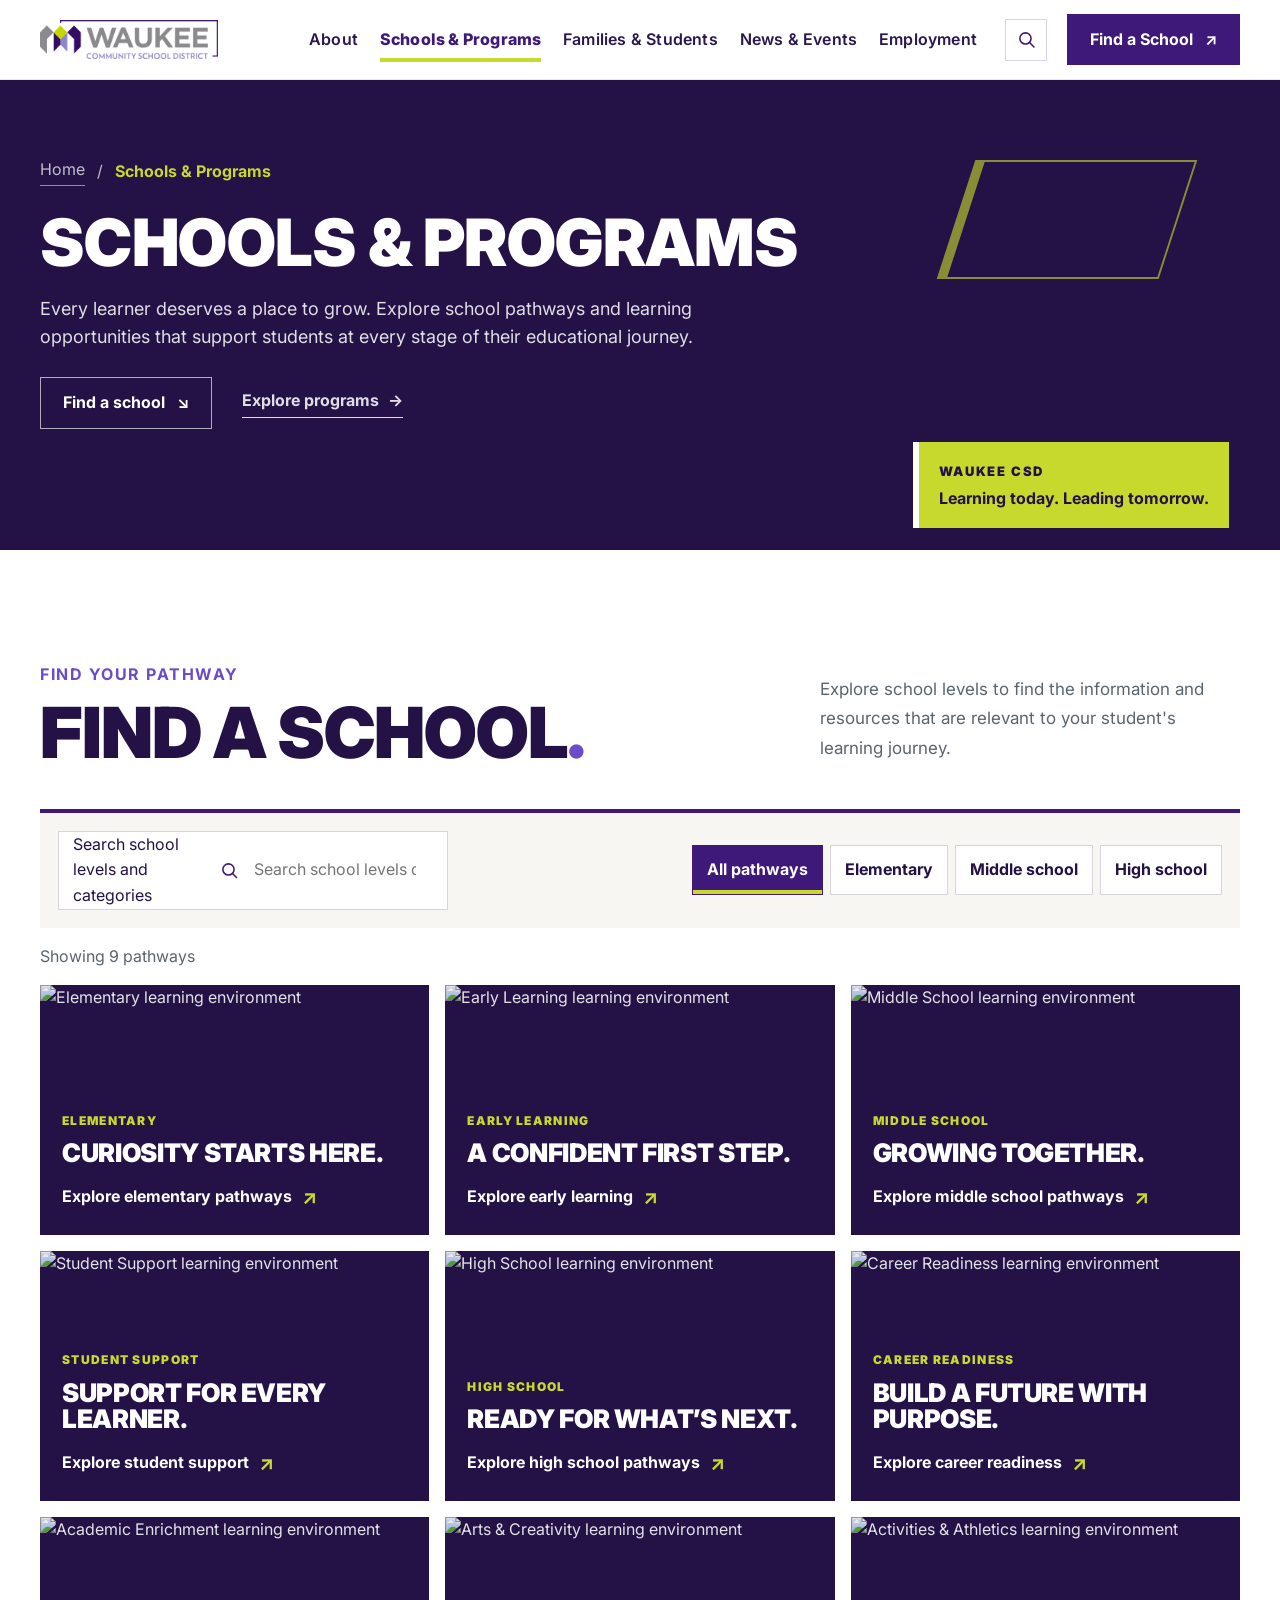
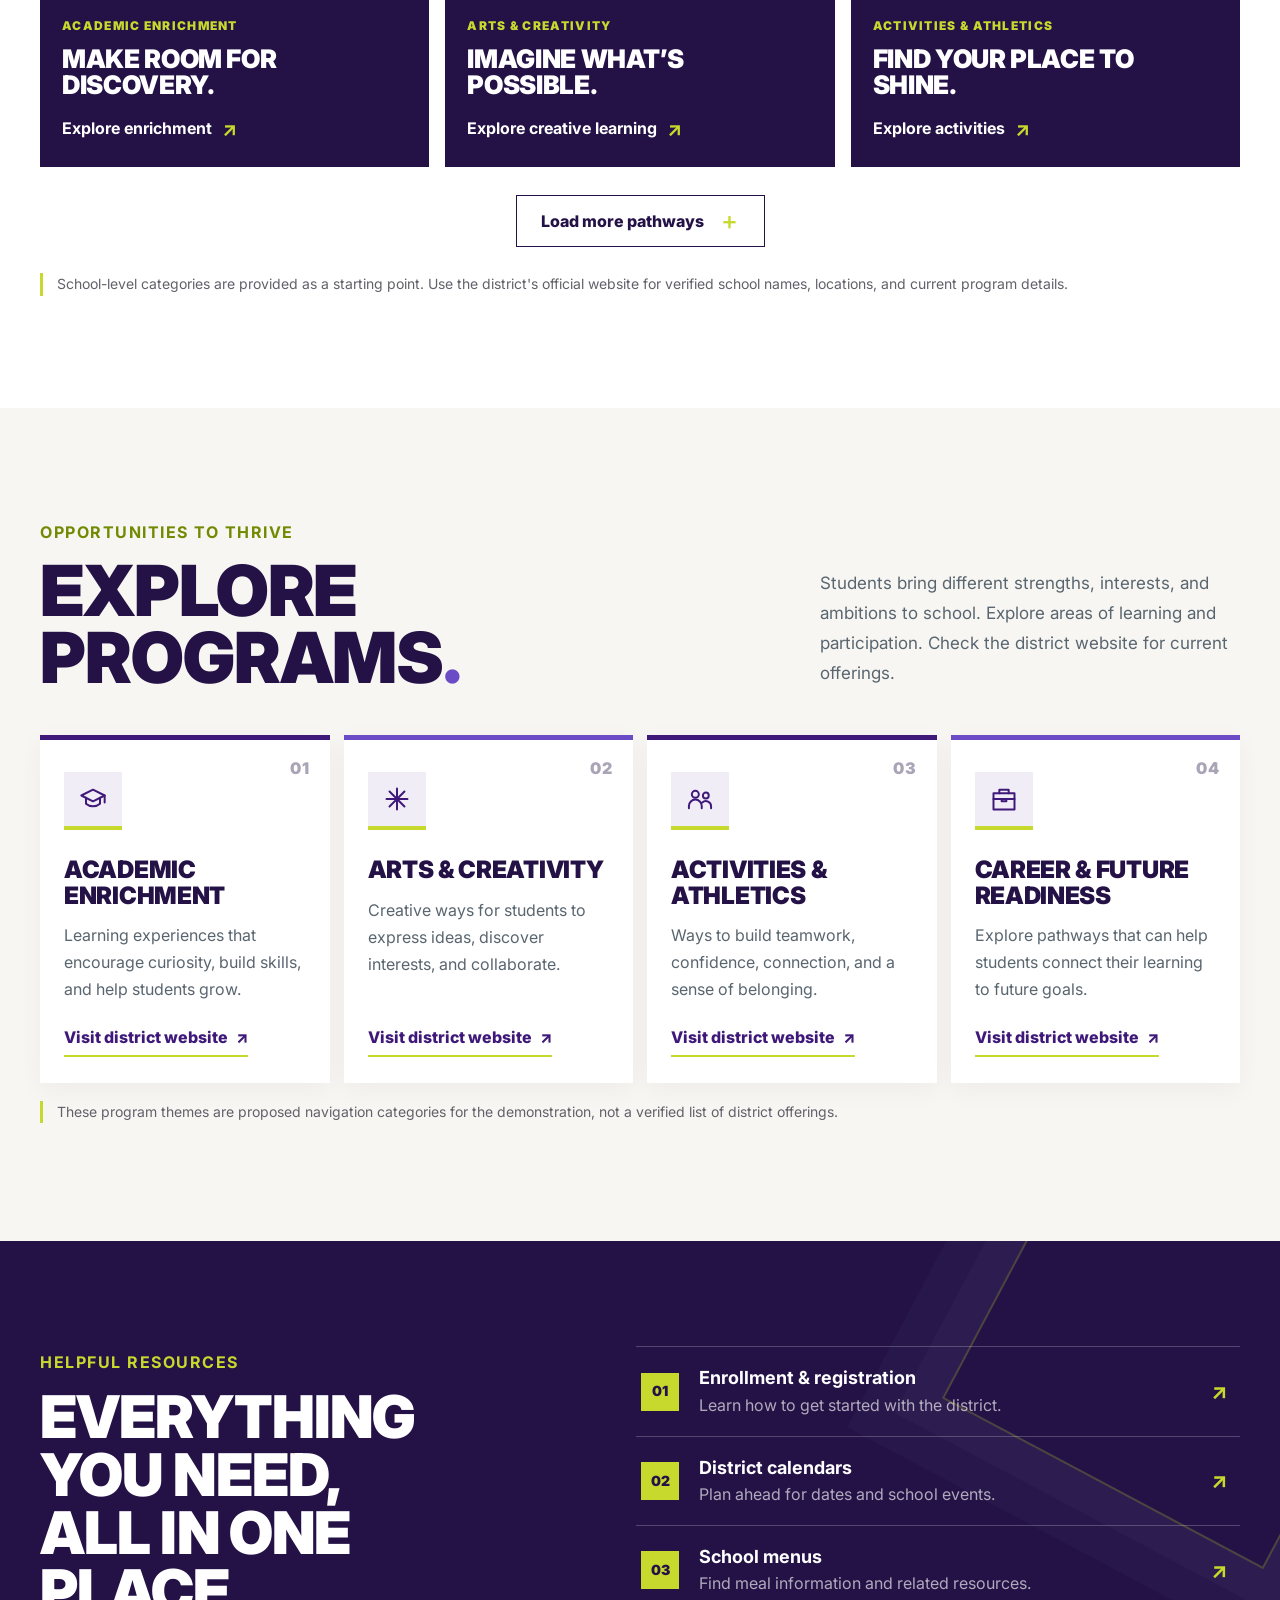
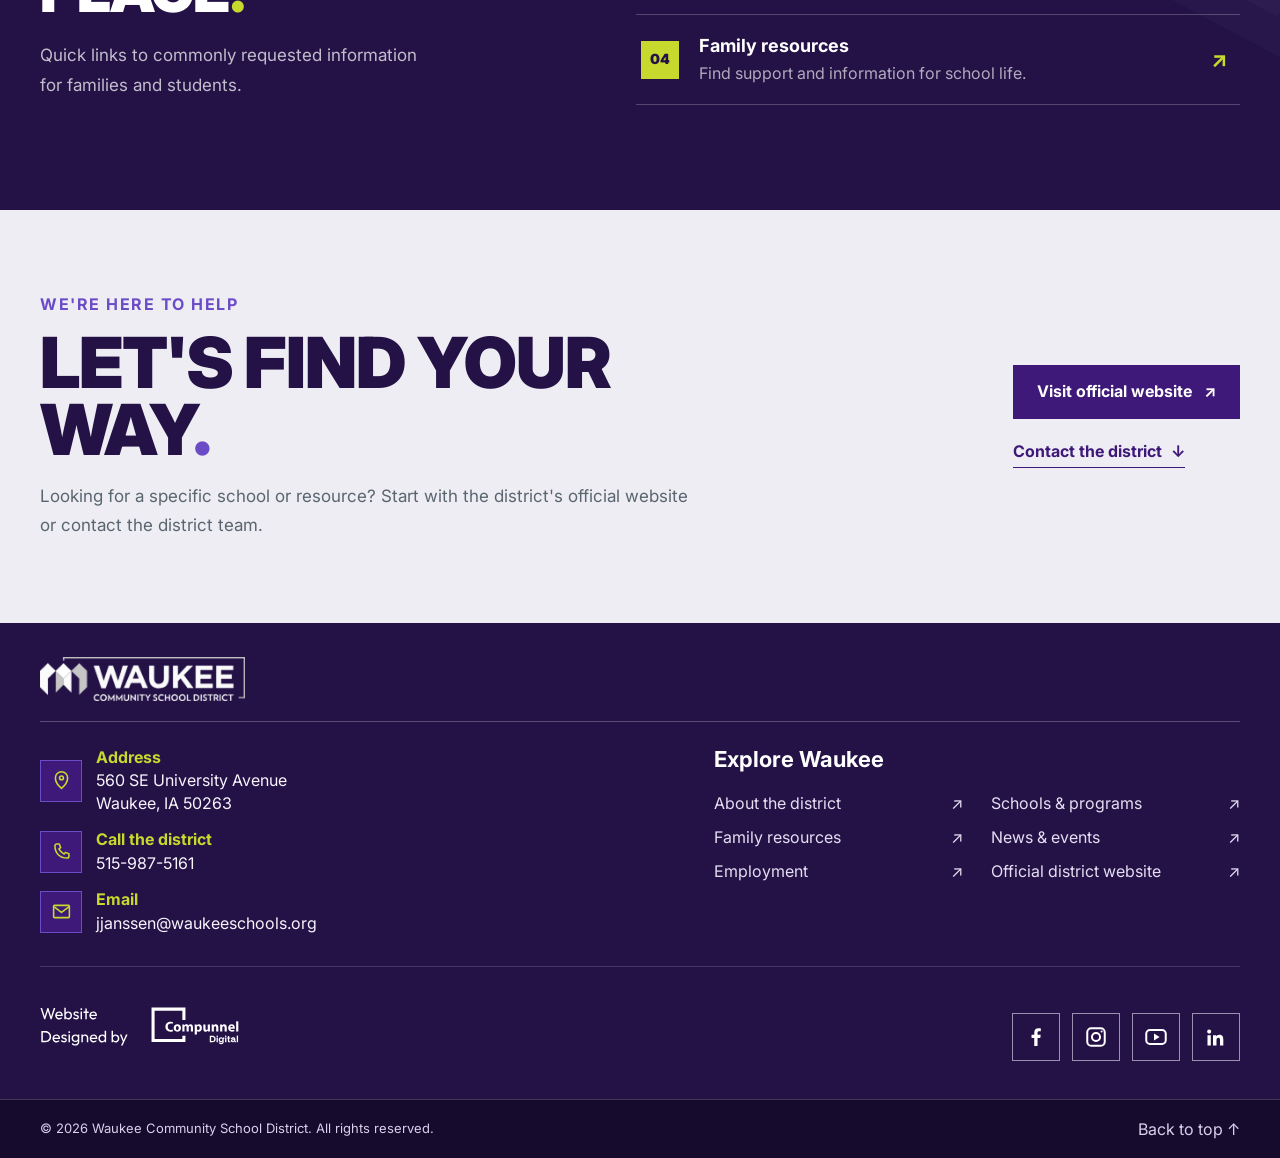
==== schools-programs.html @ d2782c38 "Add files via upload" ====
<!doctype html>
<html lang="en">
<head>
  <meta charset="utf-8"><meta name="viewport" content="width=device-width, initial-scale=1">
  <meta name="description" content="Explore schools and learning opportunities at Waukee Community School District. Find school levels, programs, calendars, menus, and family resources.">
  <meta name="theme-color" content="#3f1979">
  <title>Schools &amp; Programs | Waukee Community School District</title>
  <link rel="preconnect" href="https://fonts.googleapis.com"><link rel="preconnect" href="https://fonts.gstatic.com" crossorigin>
  <link href="https://fonts.googleapis.com/css2?family=Inter:wght@400;500;600;700;800&family=Barlow+Condensed:wght@700;800;900&display=swap" rel="stylesheet">
  <link rel="stylesheet" href="styles.css">
</head>
<body class="schools-programs-page">
  <div class="scroll-progress" aria-hidden="true"></div>
<header class="site-header" id="top">
    <div class="nav-wrap">
      <a class="brand waukee-brand" href="index.html#top" aria-label="Waukee Community School District home"><img src="assets/waukee-logo.png" alt="Waukee Community School District"></a>
      <button class="menu-toggle" aria-label="Open navigation" aria-expanded="false"><span></span><span></span><span></span></button>
      <nav class="main-nav" aria-label="Main navigation">
        <a href="index.html#about-district">About</a><a href="schools-programs.html" class="is-current" aria-current="page">Schools &amp; Programs</a><a href="index.html#families">Families &amp; Students</a><a href="index.html#news">News &amp; Events</a><a href="index.html#careers">Employment</a>
      </nav>
      <form class="header-search" action="https://www.google.com/search" method="get" target="_blank" role="search" aria-label="Search Waukee district website">
        <input type="hidden" name="sitesearch" value="waukeeschools.org">
        <input class="header-search-input" type="search" name="q" placeholder="Search Waukee" aria-label="Search Waukee website">
        <button class="search-toggle" type="button" aria-label="Open search" aria-expanded="false"><svg viewBox="0 0 24 24" aria-hidden="true"><circle cx="10.8" cy="10.8" r="6.4"></circle><path d="m15.5 15.5 5 5"></path></svg></button>
      </form>
      <a class="btn btn-primary nav-donate" href="schools-programs.html">Find a School <span aria-hidden="true">↗</span></a>
    </div>
  </header>
  <main>
    <section class="sp-hero">
      <div class="sp-hero-image" aria-hidden="true"></div>
      <video class="sp-hero-video" autoplay muted loop playsinline webkit-playsinline preload="auto" poster="https://images.unsplash.com/photo-1580582932707-520aed937b7b?auto=format&amp;fit=crop&amp;w=2200&amp;q=90" aria-hidden="true">
        <source src="assets/schools-programs-hero.mp4" type="video/mp4">
      </video>
      <div class="sp-hero-overlay" aria-hidden="true"></div>
      <div class="container sp-hero-content">
        <nav class="breadcrumbs" aria-label="Breadcrumb"><a href="index.html">Home</a><span aria-hidden="true">/</span><span aria-current="page">Schools &amp; Programs</span></nav>
        <h1>Schools &amp; Programs</h1>
        <p class="sp-hero-copy">Every learner deserves a place to grow. Explore school pathways and learning opportunities that support students at every stage of their educational journey.</p>
        <div class="hero-actions"><a class="btn btn-outline-light" href="#find-a-school">Find a school <span aria-hidden="true">↘</span></a><a class="text-link light-link" href="#explore-programs">Explore programs <span aria-hidden="true">→</span></a></div>
      </div>
      <div class="sp-hero-note"><span>Waukee CSD</span><p>Learning today. Leading tomorrow.</p></div>
    </section>

    <section class="section sp-find" id="find-a-school">
      <div class="container">
        <div class="section-head reveal"><div><p class="eyebrow blue">Find your pathway</p><h2>Find a school<span class="dot">.</span></h2></div><p class="section-intro">Explore school levels to find the information and resources that are relevant to your student's learning journey.</p></div>
        <div class="sp-search-tools reveal">
          <label class="sp-search-box"><span class="visually-hidden">Search school levels and categories</span><svg viewBox="0 0 24 24" aria-hidden="true"><circle cx="10.8" cy="10.8" r="6.4"></circle><path d="m15.5 15.5 5 5"></path></svg><input id="school-search" type="search" placeholder="Search school levels or categories" autocomplete="off"></label>
          <div class="sp-filters" role="group" aria-label="Filter school categories"><button class="sp-filter is-active" type="button" data-filter="all" aria-pressed="true">All pathways</button><button class="sp-filter" type="button" data-filter="elementary" aria-pressed="false">Elementary</button><button class="sp-filter" type="button" data-filter="middle" aria-pressed="false">Middle school</button><button class="sp-filter" type="button" data-filter="high" aria-pressed="false">High school</button></div>
        </div>
        <p class="sp-results-count" id="school-results-count" aria-live="polite">Showing 9 pathways</p>
        <div class="sp-school-grid" id="school-card-grid">
          <a class="sp-school-card reveal" href="https://www.waukeeschools.org/" target="_blank" rel="noopener noreferrer" data-category="elementary" data-search="elementary elementary school early learning younger students">
            <img src="https://images.unsplash.com/photo-1560785496-3c9d27877182?auto=format&amp;fit=crop&amp;w=1200&amp;q=85" alt="Elementary learning environment" loading="lazy"><span class="sp-card-shade"></span><span class="sp-school-card-copy"><span class="sp-card-kicker">ELEMENTARY</span><strong>Curiosity starts here.</strong><span class="sp-card-link">Explore elementary pathways <b aria-hidden="true">↗</b></span></span>
          </a>
          <a class="sp-school-card reveal" href="https://www.waukeeschools.org/" target="_blank" rel="noopener noreferrer" data-category="elementary" data-search="preschool early learning kindergarten young learners">
            <img src="https://images.unsplash.com/photo-1503454537195-1dcabb73ffb9?auto=format&amp;fit=crop&amp;w=900&amp;q=85" alt="Early Learning learning environment" loading="lazy"><span class="sp-card-shade"></span><span class="sp-school-card-copy"><span class="sp-card-kicker">EARLY LEARNING</span><strong>A confident first step.</strong><span class="sp-card-link">Explore early learning <b aria-hidden="true">↗</b></span></span>
          </a>
          <a class="sp-school-card reveal" href="https://www.waukeeschools.org/" target="_blank" rel="noopener noreferrer" data-category="middle" data-search="middle school transition exploration growing students">
            <img src="https://images.unsplash.com/photo-1580582932707-520aed937b7b?auto=format&amp;fit=crop&amp;w=900&amp;q=85" alt="Middle School learning environment" loading="lazy"><span class="sp-card-shade"></span><span class="sp-school-card-copy"><span class="sp-card-kicker">MIDDLE SCHOOL</span><strong>Growing together.</strong><span class="sp-card-link">Explore middle school pathways <b aria-hidden="true">↗</b></span></span>
          </a>
          <a class="sp-school-card reveal" href="https://www.waukeeschools.org/" target="_blank" rel="noopener noreferrer" data-category="middle" data-search="student support services inclusive learning support">
            <img src="https://images.unsplash.com/photo-1509062522246-3755977927d7?auto=format&amp;fit=crop&amp;w=900&amp;q=85" alt="Student Support learning environment" loading="lazy"><span class="sp-card-shade"></span><span class="sp-school-card-copy"><span class="sp-card-kicker">STUDENT SUPPORT</span><strong>Support for every learner.</strong><span class="sp-card-link">Explore student support <b aria-hidden="true">↗</b></span></span>
          </a>
          <a class="sp-school-card reveal" href="https://www.waukeeschools.org/" target="_blank" rel="noopener noreferrer" data-category="high" data-search="high school secondary college career future readiness">
            <img src="https://images.unsplash.com/photo-1562774053-701939374585?auto=format&amp;fit=crop&amp;w=900&amp;q=85" alt="High School learning environment" loading="lazy"><span class="sp-card-shade"></span><span class="sp-school-card-copy"><span class="sp-card-kicker">HIGH SCHOOL</span><strong>Ready for what’s next.</strong><span class="sp-card-link">Explore high school pathways <b aria-hidden="true">↗</b></span></span>
          </a>
          <a class="sp-school-card reveal" href="https://www.waukeeschools.org/" target="_blank" rel="noopener noreferrer" data-category="high" data-search="career readiness future pathways careers students">
            <img src="https://images.unsplash.com/photo-1523240795612-9a054b0db644?auto=format&amp;fit=crop&amp;w=900&amp;q=85" alt="Career Readiness learning environment" loading="lazy"><span class="sp-card-shade"></span><span class="sp-school-card-copy"><span class="sp-card-kicker">CAREER READINESS</span><strong>Build a future with purpose.</strong><span class="sp-card-link">Explore career readiness <b aria-hidden="true">↗</b></span></span>
          </a>
          <a class="sp-school-card reveal" href="https://www.waukeeschools.org/" target="_blank" rel="noopener noreferrer" data-category="programs" data-search="academic enrichment learning science classroom">
            <img src="https://images.unsplash.com/photo-1588072432836-e10032774350?auto=format&amp;fit=crop&amp;w=900&amp;q=85" alt="Academic Enrichment learning environment" loading="lazy"><span class="sp-card-shade"></span><span class="sp-school-card-copy"><span class="sp-card-kicker">ACADEMIC ENRICHMENT</span><strong>Make room for discovery.</strong><span class="sp-card-link">Explore enrichment <b aria-hidden="true">↗</b></span></span>
          </a>
          <a class="sp-school-card reveal" href="https://www.waukeeschools.org/" target="_blank" rel="noopener noreferrer" data-category="programs" data-search="arts creativity music art students painting">
            <img src="https://images.unsplash.com/photo-1513364776144-60967b0f800f?auto=format&amp;fit=crop&amp;w=900&amp;q=85" alt="Arts & Creativity learning environment" loading="lazy"><span class="sp-card-shade"></span><span class="sp-school-card-copy"><span class="sp-card-kicker">ARTS & CREATIVITY</span><strong>Imagine what’s possible.</strong><span class="sp-card-link">Explore creative learning <b aria-hidden="true">↗</b></span></span>
          </a>
          <a class="sp-school-card reveal" href="https://www.waukeeschools.org/" target="_blank" rel="noopener noreferrer" data-category="programs" data-search="activities athletics school sports students">
            <img src="https://images.unsplash.com/photo-1461896836934-ffe607ba8211?auto=format&amp;fit=crop&amp;w=900&amp;q=85" alt="Activities & Athletics learning environment" loading="lazy"><span class="sp-card-shade"></span><span class="sp-school-card-copy"><span class="sp-card-kicker">ACTIVITIES & ATHLETICS</span><strong>Find your place to shine.</strong><span class="sp-card-link">Explore activities <b aria-hidden="true">↗</b></span></span>
          </a>
          <a class="sp-school-card reveal" href="https://www.waukeeschools.org/" target="_blank" rel="noopener noreferrer" data-category="programs" data-search="stem science technology engineering mathematics innovation" data-load-hidden="true" hidden>
            <img src="https://images.unsplash.com/photo-1581092921461-eab62e97a780?auto=format&amp;fit=crop&amp;w=900&amp;q=85" alt="Students exploring science and technology" loading="lazy"><span class="sp-card-shade"></span><span class="sp-school-card-copy"><span class="sp-card-kicker">STEM &amp; INNOVATION</span><strong>Ask bigger questions.</strong><span class="sp-card-link">Explore STEM learning <b aria-hidden="true">↗</b></span></span>
          </a>
          <a class="sp-school-card reveal" href="https://www.waukeeschools.org/" target="_blank" rel="noopener noreferrer" data-category="programs" data-search="student wellbeing social emotional support wellness" data-load-hidden="true" hidden>
            <img src="https://images.unsplash.com/photo-1503676260728-1c00da094a0b?auto=format&amp;fit=crop&amp;w=900&amp;q=85" alt="Students learning together in a supportive environment" loading="lazy"><span class="sp-card-shade"></span><span class="sp-school-card-copy"><span class="sp-card-kicker">STUDENT WELLBEING</span><strong>Every student matters.</strong><span class="sp-card-link">Explore student wellbeing <b aria-hidden="true">↗</b></span></span>
          </a>
          <a class="sp-school-card reveal" href="https://www.waukeeschools.org/" target="_blank" rel="noopener noreferrer" data-category="programs" data-search="community family partnerships school involvement" data-load-hidden="true" hidden>
            <img src="https://images.unsplash.com/photo-1529390079861-591de354faf5?auto=format&amp;fit=crop&amp;w=900&amp;q=85" alt="School community gathering" loading="lazy"><span class="sp-card-shade"></span><span class="sp-school-card-copy"><span class="sp-card-kicker">COMMUNITY CONNECTION</span><strong>Learning takes a community.</strong><span class="sp-card-link">Explore family connections <b aria-hidden="true">↗</b></span></span>
          </a>
        </div>
        <div class="sp-load-more-wrap" id="school-load-more-wrap">
          <button class="sp-load-more" id="school-load-more" type="button" aria-controls="school-card-grid">Load more pathways <span aria-hidden="true">＋</span></button>
        </div>
        <p class="sp-disclaimer">School-level categories are provided as a starting point. Use the district's official website for verified school names, locations, and current program details.</p>
      </div>
    </section>

    <section class="section sp-programs" id="explore-programs">
      <div class="container">
        <div class="section-head reveal"><div><p class="eyebrow green">Opportunities to thrive</p><h2>Explore programs<span class="dot">.</span></h2></div><p class="section-intro">Students bring different strengths, interests, and ambitions to school. Explore areas of learning and participation. Check the district website for current offerings.</p></div>
        <div class="sp-program-grid">
          <article class="sp-program-card reveal"><span class="sp-program-number">01</span><span class="sp-program-icon" aria-hidden="true"><svg viewBox="0 0 24 24"><path d="m2 9 10-5 10 5-10 5L2 9Z"/><path d="M6 11v5c3.5 3 8.5 3 12 0v-5M22 9v6"/></svg></span><h3>Academic enrichment</h3><p>Learning experiences that encourage curiosity, build skills, and help students grow.</p><a href="https://www.waukeeschools.org/" target="_blank" rel="noopener noreferrer">Visit district website <span aria-hidden="true">↗</span></a></article>
          <article class="sp-program-card reveal"><span class="sp-program-number">02</span><span class="sp-program-icon" aria-hidden="true"><svg viewBox="0 0 24 24"><path d="M12 3v18M3 12h18M5.6 5.6l12.8 12.8M18.4 5.6 5.6 18.4"/></svg></span><h3>Arts &amp; creativity</h3><p>Creative ways for students to express ideas, discover interests, and collaborate.</p><a href="https://www.waukeeschools.org/" target="_blank" rel="noopener noreferrer">Visit district website <span aria-hidden="true">↗</span></a></article>
          <article class="sp-program-card reveal"><span class="sp-program-number">03</span><span class="sp-program-icon" aria-hidden="true"><svg viewBox="0 0 24 24"><circle cx="8" cy="8" r="3"/><circle cx="17" cy="9" r="2.5"/><path d="M2.5 20v-2a5.5 5.5 0 0 1 11 0v2M14 15a4.5 4.5 0 0 1 7.5 3.5V20"/></svg></span><h3>Activities &amp; athletics</h3><p>Ways to build teamwork, confidence, connection, and a sense of belonging.</p><a href="https://www.waukeeschools.org/" target="_blank" rel="noopener noreferrer">Visit district website <span aria-hidden="true">↗</span></a></article>
          <article class="sp-program-card reveal"><span class="sp-program-number">04</span><span class="sp-program-icon" aria-hidden="true"><svg viewBox="0 0 24 24"><rect x="3" y="7" width="18" height="14"/><path d="M8 7V4h8v3M3 12h18M10 12v2h4v-2"/></svg></span><h3>Career &amp; future readiness</h3><p>Explore pathways that can help students connect their learning to future goals.</p><a href="https://www.waukeeschools.org/" target="_blank" rel="noopener noreferrer">Visit district website <span aria-hidden="true">↗</span></a></article>
        </div>
        <p class="sp-disclaimer">These program themes are proposed navigation categories for the demonstration, not a verified list of district offerings.</p>
      </div>
    </section>

    <section class="sp-resources" id="helpful-resources"><div class="container sp-resource-inner"><div class="sp-resource-intro reveal"><p class="eyebrow yellow">Helpful resources</p><h2>Everything you need,<br>all in one place<span class="dot">.</span></h2><p>Quick links to commonly requested information for families and students.</p></div><div class="sp-resource-list reveal"><a href="index.html#families"><span class="sp-resource-icon" aria-hidden="true">01</span><span><strong>Enrollment &amp; registration</strong><small>Learn how to get started with the district.</small></span><b aria-hidden="true">↗</b></a><a href="index.html#events"><span class="sp-resource-icon" aria-hidden="true">02</span><span><strong>District calendars</strong><small>Plan ahead for dates and school events.</small></span><b aria-hidden="true">↗</b></a><a href="index.html#resources"><span class="sp-resource-icon" aria-hidden="true">03</span><span><strong>School menus</strong><small>Find meal information and related resources.</small></span><b aria-hidden="true">↗</b></a><a href="index.html#resources"><span class="sp-resource-icon" aria-hidden="true">04</span><span><strong>Family resources</strong><small>Find support and information for school life.</small></span><b aria-hidden="true">↗</b></a></div></div></section>

    <section class="sp-help"><div class="container sp-help-inner reveal"><div><p class="eyebrow blue">We're here to help</p><h2>Let's find your way<span class="dot">.</span></h2><p>Looking for a specific school or resource? Start with the district's official website or contact the district team.</p></div><div class="sp-help-actions"><a class="btn btn-primary" href="https://www.waukeeschools.org/" target="_blank" rel="noopener noreferrer">Visit official website <span aria-hidden="true">↗</span></a><a class="text-link dark-link" href="#contact">Contact the district <span aria-hidden="true">↓</span></a></div></div></section>
<section class="footer-contact" id="contact"><div class="container">
      <div class="footer-topline"><a href="index.html#top" aria-label="Waukee Community School District home"><img class="footer-top-waukee-logo" src="assets/waukee-footer-logo.png" alt="Waukee Community School District"></a></div>
      <div class="footer-contact-inner">
        <div class="footer-brand-block">
          <div class="footer-contact-methods">
            <div class="footer-contact-row"><span class="footer-icon" aria-hidden="true"><svg viewBox="0 0 24 24"><path d="M12 21s7-6.1 7-12a7 7 0 1 0-14 0c0 5.9 7 12 7 12Z"></path><circle cx="12" cy="9" r="2.2"></circle></svg></span><span><strong>Address</strong><br>560 SE University Avenue<br>Waukee, IA 50263</span></div>
            <a href="tel:+15159875161"><span class="footer-icon" aria-hidden="true"><svg viewBox="0 0 24 24"><path d="M6.5 3.5h3l1.5 4-2 1.5a15 15 0 0 0 6 6l1.5-2 4 1.5v3c0 1.1-.9 2-2 2C10 19.5 4.5 14 4.5 5.5c0-1.1.9-2 2-2Z"></path></svg></span><span><strong>Call the district</strong><br>515-987-5161</span></a>
            <a href="mailto:jjanssen@waukeeschools.org"><span class="footer-icon" aria-hidden="true"><svg viewBox="0 0 24 24"><rect x="3" y="5" width="18" height="14" rx="1"></rect><path d="m4 7 8 6 8-6"></path></svg></span><span><strong>Email</strong><br>jjanssen@waukeeschools.org</span></a>
          </div>
        </div>
        <div class="footer-navigation"><h3>Explore Waukee</h3><div class="footer-contact-links"><a href="index.html#about-district">About the district <span aria-hidden="true">↗</span></a><a href="schools-programs.html">Schools &amp; programs <span aria-hidden="true">↗</span></a><a href="index.html#families">Family resources <span aria-hidden="true">↗</span></a><a href="index.html#news">News &amp; events <span aria-hidden="true">↗</span></a><a href="index.html#careers">Employment <span aria-hidden="true">↗</span></a><a href="https://www.waukeeschools.org/" target="_blank" rel="noopener noreferrer">Official district website <span aria-hidden="true">↗</span></a></div></div>
      </div>
      <div class="footer-social-row"><a class="footer-compunnel-top" href="https://www.compunnel.com/" target="_blank" rel="noopener noreferrer" aria-label="Compunnel website"><img src="assets/compunnel-logo.svg" alt="Compunnel Digital"></a><div class="social-links" aria-label="Social media links">
        <a class="social-facebook" href="https://www.facebook.com/WaukeeSchools/" target="_blank" rel="noopener noreferrer" aria-label="Waukee CSD on Facebook"><svg viewBox="0 0 24 24" aria-hidden="true"><path d="M13.55 21v-8.05h2.72l.41-3.15h-3.13V7.79c0-.91.27-1.53 1.57-1.53h1.68V3.44c-.29-.04-1.29-.12-2.45-.12-2.43 0-4.09 1.48-4.09 4.2V9.8H7.52v3.15h2.74V21z"/></svg></a>
        <a class="social-instagram" href="https://www.instagram.com/waukeeschools/" target="_blank" rel="noopener noreferrer" aria-label="Waukee CSD on Instagram"><svg viewBox="0 0 24 24" aria-hidden="true"><rect x="3.25" y="3.25" width="17.5" height="17.5" rx="4.1"/><circle cx="12" cy="12" r="4.05"/><circle class="social-dot" cx="17.65" cy="6.45" r="1.05"/></svg></a>
        <a class="social-youtube" href="https://www.youtube.com/@WaukeeSchools" target="_blank" rel="noopener noreferrer" aria-label="Waukee CSD on YouTube"><svg viewBox="0 0 24 24" aria-hidden="true"><rect x="2.25" y="5.1" width="19.5" height="13.8" rx="3.7"/><path class="social-play" d="M10 8.55 15.6 12 10 15.45z"/></svg></a>
        <a class="social-linkedin" href="https://www.linkedin.com/school/waukee-community-school-district/" target="_blank" rel="noopener noreferrer" aria-label="Waukee CSD on LinkedIn"><svg viewBox="0 0 24 24" aria-hidden="true"><path d="M5.15 8.65a2.03 2.03 0 1 0 0-4.06 2.03 2.03 0 0 0 0 4.06ZM3.5 10.15h3.3V20.5H3.5zM9 10.15h3.16v1.42h.05c.44-.83 1.52-1.7 3.13-1.7 3.35 0 3.97 2.2 3.97 5.06v5.57H16v-4.94c0-1.18-.02-2.69-1.64-2.69s-1.89 1.28-1.89 2.6v5.03H9z"/></svg></a>
      </div></div>
    </div></section>
  </main>
<footer class="site-footer"><div class="container footer-inner"><p class="copyright">© <span id="year"></span> Waukee Community School District. All rights reserved.</p><a class="back-to-top" href="index.html#top">Back to top ↑</a></div></footer>
  <script src="script.js"></script>
  <script src="schools-programs.js"></script>
</body>
</html>
---- styles.css ----
:root{--ink:#241247;--paper:#ffffff;--purple:#3f1979;--purple-2:#6b4cc6;--lime:#c6d92c;--yellow:#c6d92c;--blue:#6b4cc6;--green:#c6d92c;--muted:#59656f;--font-body:'Inter',Arial,sans-serif;--font-display:'Inter',Arial,sans-serif}*{box-sizing:border-box}html{scroll-behavior:smooth;scroll-padding-top:84px}body{margin:0;background:var(--paper);color:var(--ink);font-family:var(--font-body);font-size:16px;line-height:1.6}img{display:block;max-width:100%}a{color:inherit;text-decoration:none}button,input{font:inherit}.container{width:min(1280px,100%);margin:0 auto;padding:0 40px}.scroll-progress{position:fixed;z-index:1000;left:0;top:0;width:0;height:3px;background:var(--purple)}.site-header{height:80px;position:sticky;top:0;z-index:100;background:rgba(250,250,248,.95);backdrop-filter:blur(12px);border-bottom:1px solid rgba(0,0,0,.06);transition:box-shadow .25s}.site-header.scrolled{box-shadow:0 6px 24px rgba(0,0,0,.08)}.nav-wrap{width:min(1280px,100%);height:100%;padding:0 40px;margin:auto;display:flex;align-items:center;justify-content:space-between;gap:28px}.brand{display:flex;align-items:center;gap:12px;flex-shrink:0}.brand-mark{font-size:31.0px;line-height:1;font-weight:800;letter-spacing:-2px;color:var(--purple)}.brand-mark span{color:var(--purple-2)}.brand-copy{font-size:16px;line-height:1.35;letter-spacing:.55px;font-weight:700;color:#454545}.main-nav{display:flex;align-items:center;gap:32px;margin-left:auto}.main-nav a{font-size:16px;font-weight:500;letter-spacing:.2px;position:relative}.main-nav a:after{content:"";position:absolute;left:0;bottom:-7px;width:100%;height:2px;background:var(--purple);transform:scaleX(0);transform-origin:left;transition:transform .25s}.main-nav a:hover:after,.main-nav a:focus-visible:after{transform:scaleX(1)}.btn{min-height:44px;display:inline-flex;align-items:center;justify-content:center;gap:12px;padding:12px 22px;border-radius:6px;font-size:16px;font-weight:700;transition:transform .25s,background .25s,color .25s,border-color .25s}.btn:hover{transform:translateY(-3px)}.btn-red{background:var(--purple);color:white}.nav-donate{min-width:88px}.menu-toggle{display:none;background:transparent;border:0;padding:8px}.menu-toggle span{display:block;width:24px;height:2px;background:var(--ink);margin:5px}.hero{min-height:790px;position:relative;isolation:isolate;overflow:hidden;background:#1c1c1c;color:white;display:flex;align-items:center}.hero-media{position:absolute;inset:0;z-index:-2;overflow:hidden;background:#241247}.hero-video{position:absolute;width:100%;height:100%;inset:0;object-fit:cover;object-position:center 42%;transform:scale(1.025);animation:heroDrift 24s ease-in-out infinite alternate}.hero-shade{position:absolute;inset:0;z-index:-1;background:linear-gradient(105deg,rgba(36,18,71,.96) 0%,rgba(36,18,71,.83) 39%,rgba(36,18,71,.48) 68%,rgba(36,18,71,.32) 100%)}.hero-geometry{position:absolute;z-index:1;pointer-events:none;border:2px solid rgba(198,217,44,.7);transform:skewX(-18deg);animation:geometryFloat 8s ease-in-out infinite alternate}.geometry-one{width:180px;height:96px;right:9%;top:13%;border-left-width:10px}.geometry-two{width:112px;height:160px;right:23%;bottom:14%;border-color:rgba(217,208,235,.42);animation-delay:-3s}.hero-content{padding-top:25px;padding-bottom:100px;position:relative;z-index:2}.eyebrow{margin:0 0 14px;font-size:16px;font-weight:700;text-transform:uppercase;letter-spacing:2.1px;line-height:1.5}.eyebrow span{padding:0 4px}.yellow{color:var(--lime)}.blue{color:var(--purple-2)}.green{color:var(--lime)}.red{color:var(--purple)}h1,h2,h3,p{margin-top:0}.hero h1,.section h2,.impact h2,.events h2,.final-cta h2{font-family:var(--font-display);font-weight:900;text-transform:uppercase;letter-spacing:-.8px;line-height:.92;margin:0}.hero h1{font-size:clamp(58px,6.3vw,88px);max-width:850px}.hero h1 span{color:#c6d92c}.hero-copy{max-width:620px;margin:30px 0 0;color:rgba(255,255,255,.88);font-size:17.0px;line-height:1.75}.hero-actions{display:flex;align-items:center;gap:28px;margin-top:32px}.btn-outline-light{border:1.5px solid rgba(255,255,255,.65);color:white;background:transparent}.btn-outline-light:hover{background:white;color:var(--ink);border-color:white}.text-link{display:inline-flex;align-items:center;gap:9px;padding:0 0 3px;border-bottom:1.5px solid currentColor;font-size:16px;font-weight:700;transition:gap .25s}.text-link:hover{gap:15px}.light-link{color:rgba(255,255,255,.86)}.dark-link{color:var(--ink)}.hero-note{position:absolute;right:max(calc((100vw - 1280px)/2 + 40px),4%);bottom:42px;width:220px;background:rgba(255,255,255,.91);backdrop-filter:blur(10px);border-radius:8px;padding:17px 20px;color:var(--ink);box-shadow:0 18px 50px rgba(0,0,0,.12)}.note-label{font-size:16px;letter-spacing:1.2px;font-weight:800;color:var(--purple)}.hero-note p{font-size:16px;line-height:1.5;margin:5px 0 0}.scroll-cue{position:absolute;left:max(calc((100vw - 1280px)/2 + 40px),4%);bottom:35px;display:flex;align-items:center;gap:12px;font-size:16px;letter-spacing:1px;text-transform:uppercase;color:rgba(255,255,255,.6)}.scroll-cue span{height:32px;width:1px;background:var(--lime)}.section{padding:124px 0}.section-head{display:flex;justify-content:space-between;align-items:flex-end;gap:28px;margin-bottom:60px}.section h2{font-size:clamp(55px,6vw,80px)}.dot{color:var(--purple)}.section-intro{max-width:385px;color:var(--muted);font-size:16px;line-height:1.8;margin:0 0 10px}.support{padding-top:112px;padding-bottom:112px}.support-head{margin-bottom:62px}.support-head h2{font-size:72.0px}.support-head .dot{color:var(--purple-2)}.pathway-grid{display:grid;grid-template-columns:repeat(5,minmax(0,1fr));gap:12px}.pathway-card{min-height:243px;border-radius:8px;padding:28px 24px 22px;background:#f0efeb;display:flex;flex-direction:column;align-items:flex-start;transition:transform .28s,box-shadow .28s,background .28s;color:var(--ink)}.pathway-card:hover{transform:translateY(-7px);box-shadow:0 18px 38px rgba(0,0,0,.1);background:#fff}.pathway-card.card-red{background:var(--purple);color:#fff}.pathway-card.card-red:hover{background:#c9143e}.card-dash{width:32px;height:6px;border-radius:6px;background:rgba(0,0,0,.2);margin-bottom:22px}.card-red .card-dash{background:rgba(255,255,255,.55)}.pathway-card h3{font:900 24.0px/.98 var(--font-display);text-transform:uppercase;margin:0 0 14px}.pathway-card p{font-size:16px;line-height:1.65;margin:0 0 20px;color:inherit;opacity:.8}.card-link{margin-top:auto;font-size:16px;font-weight:700}.card-link b{padding-left:5px;transition:padding .2s}.pathway-card:hover .card-link b{padding-left:11px}.impact{position:relative;isolation:isolate;overflow:hidden;background:#1c1c1c;color:#fff;padding:132px 0 50px}.impact-bg{position:absolute;inset:0;z-index:-1;background:linear-gradient(90deg,rgba(20,20,20,.96),rgba(20,20,20,.8)),url('https://images.unsplash.com/photo-1509062522246-3755977927d7?auto=format&fit=crop&w=2000&q=85') center/cover;filter:saturate(.25)}.impact-head{display:grid;grid-template-columns:1fr 320px;gap:45px;align-items:end}.impact h2{font-size:clamp(66px,7vw,88px)}.impact h2 .dot{color:var(--lime)}.impact-head>p{font-size:16px;line-height:1.8;color:rgba(255,255,255,.55);margin:0 0 8px}.stats-grid{display:grid;grid-template-columns:repeat(4,1fr);margin-top:72px;border-top:1px solid rgba(255,255,255,.13);border-bottom:1px solid rgba(255,255,255,.13)}.stat{padding:34px 30px 36px;border-left:1px solid rgba(255,255,255,.16)}.stat:first-child{border-left:2px solid rgba(255,255,255,.2)}.stat strong{display:block;font:900 clamp(48px,5vw,76px)/1 var(--font-display);color:var(--purple-2);letter-spacing:-1px}.stat:nth-child(2) strong{color:var(--lime)}.stat:nth-child(3) strong{color:#b8a5ea}.stat:nth-child(4) strong{color:var(--lime)}.stat p{max-width:175px;font-size:16px;line-height:1.6;color:rgba(255,255,255,.64);margin:15px 0 0}.impact-foot{display:flex;align-items:center;justify-content:space-between;padding-top:28px;color:rgba(255,255,255,.4);font-size:16px;letter-spacing:.5px}.programs{padding-top:125px;padding-bottom:128px}.programs .section-head{margin-bottom:56px}.program-grid{display:grid;grid-template-columns:repeat(3,minmax(0,1fr));grid-template-rows:380px 260px;gap:12px}.program-card{position:relative;overflow:hidden;border-radius:8px;background:#d4d4d4;isolation:isolate}.program-feature{grid-column:span 2}.program-card img{width:100%;height:100%;object-fit:cover;transition:transform .7s cubic-bezier(.2,.7,.2,1)}.program-card:hover img{transform:scale(1.06)}.program-overlay{position:absolute;inset:0;background:linear-gradient(0deg,rgba(0,0,0,.76),rgba(0,0,0,.05) 70%);z-index:1}.program-copy{position:absolute;z-index:2;bottom:0;left:0;right:0;padding:28px 30px;color:white;display:flex;flex-direction:column;align-items:flex-start}.program-copy small{font-size:16px;font-weight:700;letter-spacing:1.5px;margin-bottom:10px}.program-copy strong{font:900 35.0px/.98 var(--font-display);text-transform:uppercase;max-width:600px}.program-card:not(.program-feature) .program-copy{padding:22px}.program-card:not(.program-feature) .program-copy strong{font-size:24.0px}.program-copy>span{font-size:16px;font-weight:700;margin-top:16px}.regions{background:#f1f0ec;padding-top:128px;padding-bottom:128px}.region-layout{display:grid;grid-template-columns:1.05fr .95fr;gap:64px;align-items:center}.region-copy h2{font-size:64.0px}.region-copy>p:not(.eyebrow){max-width:470px;color:var(--muted);font-size:16px;line-height:1.8;margin:25px 0 25px}.region-list{border-top:1px solid rgba(0,0,0,.1);max-width:550px}.region-row{width:100%;border:0;border-bottom:1px solid rgba(0,0,0,.1);background:transparent;display:grid;grid-template-columns:14px 1fr auto 20px;gap:12px;align-items:center;text-align:left;padding:15px 6px;cursor:pointer;transition:background .2s,padding .2s}.region-row:hover,.region-row.active{background:rgba(255,255,255,.65);padding-left:12px;padding-right:12px}.region-dot{width:9px;height:9px;background:#c4c4c4;border-radius:2px}.region-row.active .region-dot{background:var(--purple);box-shadow:0 0 0 4px rgba(229,25,75,.1)}.region-row span:nth-child(2){font-size:16px;font-weight:600}.region-row strong{font-size:16px;font-weight:700}.region-arrow{opacity:0;color:var(--purple)}.region-row.active .region-arrow{opacity:1}.map-panel{background:white;border:1px solid rgba(0,0,0,.07);border-radius:8px;overflow:hidden;box-shadow:0 24px 65px rgba(0,0,0,.06)}.map-topline{padding:18px 22px;border-bottom:1px solid #eee;display:flex;justify-content:space-between;align-items:center;font-size:16px;font-weight:700}.map-topline>span:first-child{display:flex;align-items:center;gap:9px}.map-topline i{display:inline-block;width:8px;height:8px;border-radius:2px;background:var(--lime)}.map-status{font-size:16px;color:#999;font-weight:500}.idaho-map{height:400px;background:linear-gradient(135deg,#f4f4ef 0%,#e7e7df 65%,#deded5 100%);position:relative;display:flex;align-items:center;justify-content:center;overflow:hidden}.idaho-map:before,.idaho-map:after{content:"";position:absolute;inset:0;background-image:linear-gradient(rgba(255,255,255,.22) 1px,transparent 1px),linear-gradient(90deg,rgba(255,255,255,.22) 1px,transparent 1px);background-size:32px 32px;pointer-events:none}.idaho-map svg{height:96%;max-width:100%;position:relative;z-index:1;filter:drop-shadow(0 8px 12px rgba(0,0,0,.08))}.idaho-shape{fill:#fff;stroke:#c6c8c2;stroke-width:2.5}.map-line{stroke:#e0e0d9;stroke-width:2;stroke-dasharray:4 5;fill:none}.map-pin{cursor:pointer;outline:none}.map-pin circle{fill:var(--purple-2);stroke:#fff;stroke-width:4;transition:r .2s,fill .2s}.map-pin text{font:700 16px var(--font-body);text-anchor:middle;fill:white;pointer-events:none}.map-pin.selected circle,.map-pin:hover circle,.map-pin:focus-visible circle{fill:var(--purple);r:19}.map-caption{position:absolute;z-index:2;left:16px;right:16px;bottom:16px;padding:14px 16px;background:rgba(255,255,255,.94);backdrop-filter:blur(8px);border-radius:10px;display:flex;align-items:center;gap:12px;box-shadow:0 4px 18px rgba(0,0,0,.08)}.caption-pulse{width:9px;height:9px;border-radius:2px;background:var(--purple);box-shadow:0 0 0 5px rgba(229,25,75,.1)}.map-caption div{display:flex;flex-direction:column}.map-caption small{font-size:16px;font-weight:700;letter-spacing:1.3px;color:#999}.map-caption strong{font-size:16px}.map-caption>b{margin-left:auto;font:800 28.0px var(--font-display);color:var(--purple)}.map-legend{display:flex;gap:20px;padding:16px 22px;font-size:16px;color:#777}.map-legend span{display:flex;align-items:center;gap:7px}.map-legend i{width:7px;height:7px;border-radius:2px}.legend-pink{background:var(--purple)}.legend-blue{background:var(--purple-2)}.stories{padding-top:128px;padding-bottom:128px}.stories .section-head{margin-bottom:55px}.stories-layout{display:grid;grid-template-columns:2.05fr 1fr;gap:24px}.featured-story .story-image{height:380px;position:relative;display:block;overflow:hidden;border-radius:8px;background:#ddd}.story-image img{width:100%;height:100%;object-fit:cover;transition:transform .6s}.story-image:hover img{transform:scale(1.04)}.story-image:after{content:"";position:absolute;inset:0;background:linear-gradient(0deg,rgba(0,0,0,.28),transparent 55%)}.story-image span{position:absolute;z-index:2;top:20px;left:20px;background:var(--purple);color:white;padding:6px 12px;border-radius:3px;font-size:16px;letter-spacing:1px;text-transform:uppercase;font-weight:700}.story-date{margin:20px 0 8px;font-size:16px;color:#888}.featured-story h3{font:800 32.0px/1.08 var(--font-display);text-transform:uppercase;max-width:770px;margin:0 0 12px}.story-excerpt{font-size:16px;color:#777;line-height:1.75;max-width:700px;margin-bottom:18px}.story-side{display:flex;flex-direction:column;gap:22px}.mini-story{display:grid;grid-template-columns:96px 1fr;gap:16px;min-height:96px}.mini-story img{width:96px;height:96px;object-fit:cover;border-radius:8px}.mini-story small{font-size:16px;letter-spacing:1px;font-weight:800;color:var(--purple)}.mini-story h3{font-size:16px;line-height:1.4;margin:3px 0 4px}.mini-story p{font-size:16px;line-height:1.5;color:#888;margin:0}.newsletter{margin-top:auto;background:#f0efeb;border-radius:6px;padding:20px}.newsletter label{font:800 20.0px var(--font-display);text-transform:uppercase}.newsletter p{font-size:16px;color:#777;margin:4px 0 12px}.newsletter-field{display:flex;gap:6px}.newsletter input{min-width:0;flex:1;border:1px solid #ddd;background:#fff;padding:10px 12px;border-radius:5px;font-size:16px;outline:none}.newsletter input:focus{border-color:var(--purple)}.newsletter button{border:0;background:var(--purple);color:white;border-radius:5px;padding:0 13px;font-size:16px;font-weight:700;cursor:pointer}.form-message{display:block;color:#257e38;font-size:16px;margin-top:7px;min-height:14px}.events{position:relative;isolation:isolate;overflow:hidden;background:#1c1c1c;color:white;padding:126px 0 50px}.events-bg{position:absolute;inset:0;z-index:-1;background:linear-gradient(90deg,rgba(20,20,20,.94),rgba(20,20,20,.82));opacity:.95}.events h2{font-size:72.0px}.events .section-head{margin-bottom:50px}.event-track{display:grid;grid-auto-columns:calc((100% - 48px)/4);grid-auto-flow:column;gap:16px;overflow-x:auto;scroll-snap-type:x mandatory;scrollbar-width:none;padding-bottom:10px}.event-track::-webkit-scrollbar{display:none}.event-card{scroll-snap-align:start;min-height:298px;border:1px solid rgba(255,255,255,.12);background:rgba(255,255,255,.055);border-radius:8px;padding:26px;transition:transform .25s,background .25s}.event-card:hover{transform:translateY(-5px);background:rgba(255,255,255,.09)}.event-date{display:flex;flex-direction:column;align-items:flex-start}.event-date strong{font:900 48.0px/1 var(--font-display);color:var(--purple)}.event-date span{font-size:16px;font-weight:800;letter-spacing:1.2px;color:rgba(255,255,255,.52);margin-top:3px}.event-type{display:inline-block;background:rgba(229,25,75,.18);color:#ff5b7e;border-radius:8px;padding:5px 10px;font-size:16px;font-weight:700;margin:15px 0}.type-blue{background:rgba(23,168,197,.18);color:#5ed4ec}.type-green{background:rgba(76,182,66,.18);color:#8de184}.event-card h3{font:800 24.0px/1.05 var(--font-display);text-transform:uppercase;margin:0 0 10px}.event-card p{font-size:16px;line-height:1.6;color:rgba(255,255,255,.55);min-height:53px;margin-bottom:14px}.event-card>a{font-size:16px;font-weight:700;color:white;border-bottom:1px solid rgba(255,255,255,.45);padding-bottom:3px}.track-controls{display:flex;align-items:center;justify-content:space-between;margin-top:22px;font-size:16px;color:rgba(255,255,255,.38)}.track-controls>div{display:flex;gap:8px}.track-controls button{width:38px;height:38px;border:1px solid rgba(255,255,255,.28);border-radius:2px;color:white;background:transparent;cursor:pointer;transition:background .2s}.track-controls button:hover{background:var(--purple);border-color:var(--purple)}.final-cta{position:relative;overflow:hidden;background:linear-gradient(152deg,#3f1979 0%,#c0143c 48%,#1c1c1c 100%);color:white;padding:145px 0 150px;text-align:center}.cta-content{position:relative;z-index:2;max-width:1100px}.final-cta .eyebrow{color:rgba(255,255,255,.7);letter-spacing:3px}.final-cta h2{font-size:clamp(60px,8.2vw,110px);max-width:1000px;margin:0 auto;line-height:.9}.final-cta h2 span{color:var(--lime)}.final-cta .cta-content>p:not(.eyebrow){max-width:680px;margin:25px auto 0;color:rgba(255,255,255,.78);font-size:16px;line-height:1.8}.cta-actions{display:flex;align-items:center;justify-content:center;gap:12px;margin-top:36px;flex-wrap:wrap}.btn-white{background:white;color:var(--purple)}.cta-decoration{position:absolute;pointer-events:none}.cta-circle{width:290px;height:290px;border-radius:2px;background:var(--lime);opacity:.12;right:-55px;top:-70px}.cta-square{width:190px;height:190px;background:var(--purple-2);opacity:.12;left:-50px;bottom:-65px}.site-footer{position:relative;overflow:hidden;background:#141414;color:white;padding:78px 0 24px}.footer-main{position:relative;display:grid;grid-template-columns:1.45fr 1fr 1fr 1.15fr;gap:54px;padding-bottom:58px}.brand-footer .brand-mark{color:#fff}.brand-footer .brand-mark span{color:var(--purple-2)}.brand-footer .brand-copy{color:rgba(255,255,255,.72)}.footer-brand>p{font-size:16px;line-height:1.8;color:rgba(255,255,255,.48);max-width:250px;margin:20px 0}.socials{display:flex;gap:9px}.socials a{width:34px;height:34px;border:1px solid rgba(255,255,255,.14);background:rgba(255,255,255,.06);border-radius:2px;display:grid;place-items:center;font-size:16px;font-weight:700;transition:background .2s}.socials a:hover{background:var(--purple)}.footer-column{display:flex;flex-direction:column;align-items:flex-start;gap:10px}.footer-column h4{font-size:16px;letter-spacing:1px;text-transform:uppercase;color:rgba(255,255,255,.9);margin:4px 0 8px}.footer-column a,.footer-column p{font-size:16px;color:rgba(255,255,255,.48);line-height:1.7;margin:0;transition:color .2s}.footer-column a:hover{color:white}.footer-bottom{position:relative;border-top:1px solid rgba(255,255,255,.1);padding-top:22px;display:flex;justify-content:space-between;gap:20px;color:rgba(255,255,255,.34);font-size:16px}.footer-bottom div{display:flex;gap:22px}.footer-bottom a:hover{color:white}.reveal{opacity:0;transform:translateY(22px);transition:opacity .7s ease,transform .7s cubic-bezier(.2,.7,.2,1)}.reveal.is-visible{opacity:1;transform:translateY(0)}.pathway-card.reveal:nth-child(2),.stat.reveal:nth-child(2){transition-delay:.06s}.pathway-card.reveal:nth-child(3),.stat.reveal:nth-child(3){transition-delay:.12s}.pathway-card.reveal:nth-child(4),.stat.reveal:nth-child(4){transition-delay:.18s}.pathway-card.reveal:nth-child(5){transition-delay:.24s}@keyframes heroDrift{from{transform:scale(1.025) translateX(0)}to{transform:scale(1.08) translateX(-1%)}}
@media(max-width:1100px){.container,.nav-wrap{padding-left:28px;padding-right:28px}.main-nav{gap:18px}.brand-copy{font-size:16px}.pathway-grid{grid-template-columns:repeat(3,minmax(0,1fr))}.pathway-card{min-height:220px}.region-layout{gap:35px}.region-copy h2{font-size:56.0px}.event-track{grid-auto-columns:calc((100% - 32px)/3)}.footer-main{gap:28px}.hero-note{right:30px}}
@media(max-width:760px){html{scroll-padding-top:72px}.site-header{height:72px}.nav-wrap{padding:0 20px}.brand-mark{font-size:28.0px}.brand-copy{font-size:16px}.menu-toggle{display:block;margin-left:auto;z-index:5}.nav-donate{display:none}.main-nav{position:absolute;top:71px;left:0;right:0;padding:20px;background:var(--paper);display:flex;flex-direction:column;align-items:stretch;gap:0;box-shadow:0 18px 24px rgba(0,0,0,.08);opacity:0;visibility:hidden;transform:translateY(-8px);transition:.22s}.main-nav.open{opacity:1;visibility:visible;transform:translateY(0)}.main-nav a{padding:13px 4px;border-bottom:1px solid rgba(0,0,0,.06)}.main-nav a:after{display:none}.container{padding-left:22px;padding-right:22px}.hero{min-height:740px;align-items:flex-start}.hero-content{padding-top:115px;padding-bottom:130px}.hero h1{font-size:clamp(54px,12vw,76px)}.hero-copy{font-size:16px;line-height:1.75;margin-top:22px}.hero-actions{align-items:flex-start;flex-direction:column;gap:20px}.hero-note{right:22px;bottom:24px;width:205px;padding:13px 15px}.scroll-cue{display:none}.orb-yellow{width:52px;height:52px;right:8%;top:8%}.orb-blue{right:8%;top:62%;width:28px;height:28px}.section{padding:82px 0}.section-head{align-items:flex-start;flex-direction:column;gap:18px;margin-bottom:38px}.section h2{font-size:58.0px}.support{padding-top:80px;padding-bottom:82px}.support-head{gap:22px;margin-bottom:38px}.support-head h2{font-size:64.0px}.section-intro{font-size:16px;margin:0}.pathway-grid{grid-template-columns:repeat(2,minmax(0,1fr));gap:10px}.pathway-card{min-height:215px;padding:22px 18px}.pathway-card h3{font-size:22.0px}.pathway-card p{font-size:16px}.pathway-card:last-child{grid-column:span 2;min-height:175px}.impact{padding:82px 0 28px}.impact-head{grid-template-columns:1fr;gap:22px}.impact h2{font-size:62.0px}.impact-head>p{max-width:450px}.stats-grid{grid-template-columns:repeat(2,1fr);margin-top:40px}.stat{padding:25px 18px;border-bottom:1px solid rgba(255,255,255,.13)}.stat strong{font-size:56.0px}.stat p{font-size:16px}.impact-foot{font-size:16px}.programs{padding-top:82px;padding-bottom:82px}.program-grid{grid-template-columns:repeat(2,minmax(0,1fr));grid-template-rows:260px 210px 210px;gap:10px}.program-feature{grid-column:span 2}.program-copy{padding:20px}.program-copy strong{font-size:30.0px}.program-card:not(.program-feature) .program-copy{padding:15px}.program-card:not(.program-feature) .program-copy strong{font-size:21.0px}.regions{padding-top:82px;padding-bottom:82px}.region-layout{grid-template-columns:1fr;gap:34px}.region-copy h2{font-size:60.0px}.region-copy>p:not(.eyebrow){font-size:16px}.region-row{padding:13px 4px}.map-panel{max-width:560px;width:100%;margin:0 auto}.idaho-map{height:360px}.stories{padding-top:82px;padding-bottom:82px}.stories-layout{grid-template-columns:1fr;gap:32px}.featured-story .story-image{height:270px}.featured-story h3{font-size:29.0px}.story-side{gap:18px}.newsletter{margin-top:6px}.events{padding:82px 0 30px}.events h2{font-size:58.0px}.event-track{grid-auto-columns:minmax(250px,80%);gap:12px}.event-card{padding:23px;min-height:285px}.final-cta{padding:95px 0 100px}.final-cta h2{font-size:clamp(52px,11vw,76px)}.final-cta .cta-content>p:not(.eyebrow){font-size:16px}.cta-actions{gap:9px}.cta-actions .btn{min-height:42px;padding:10px 16px;font-size:16px}.site-footer{padding-top:60px}.footer-main{grid-template-columns:repeat(2,minmax(0,1fr));gap:35px 24px;padding-bottom:38px}.footer-brand{grid-column:span 2}.footer-bottom{flex-direction:column;gap:14px}.footer-bottom div{flex-wrap:wrap;gap:18px}}
@media(max-width:420px){.brand{gap:8px}.brand-mark{font-size:25.0px}.brand-copy{font-size:16px;letter-spacing:.3px}.hero h1{font-size:52.0px}.eyebrow{font-size:16px}.section h2{font-size:52.0px}.support-head h2{font-size:60.0px}.pathway-grid{grid-template-columns:1fr}.pathway-card,.pathway-card:last-child{grid-column:auto;min-height:190px}.pathway-card h3{font-size:25.0px}.impact h2{font-size:55.0px}.stat{padding:22px 12px}.stat strong{font-size:46.0px}.region-copy h2{font-size:52.0px}.region-row{grid-template-columns:12px 1fr auto 14px;gap:8px}.region-row span:nth-child(2),.region-row strong{font-size:16px}.idaho-map{height:320px}.map-caption{left:10px;right:10px;bottom:10px}.map-caption>b{font-size:24.0px}.map-legend{gap:12px;padding:14px;font-size:16px}.events h2{font-size:50.0px}.footer-main{gap:30px 18px}.footer-bottom div{gap:14px}}
@media(prefers-reduced-motion:reduce){*,*::before,*::after{scroll-behavior:auto!important;animation-duration:.01ms!important;animation-iteration-count:1!important;transition-duration:.01ms!important}.reveal{opacity:1;transform:none}}


/* Waukee CSD brand adaptation: purple, lime, and slate neutrals */
:root{--ink:#241247;--paper:#fff;--red:#3f1979;--yellow:#c6d92c;--blue:#6b4cc6;--green:#c6d92c;--muted:#59656f;--font-body:'Inter',sans-serif;--font-display:'Inter',sans-serif}
body{color:#241247;background:#fff} .scroll-progress{background:#c6d92c}
.site-header{background:rgba(255,255,255,.94);border-bottom:1px solid rgba(63,25,121,.1)}
.nav-wrap{gap:20px}.waukee-brand{width:260px;max-width:24vw}.waukee-brand img{width:100%;height:auto;max-height:58px;object-fit:contain;object-position:left center}.brand-copy,.brand-mark{display:none}
.main-nav{gap:clamp(12px,1.8vw,28px)}.main-nav a{font-size:16px;font-weight:600;color:#2a1750}.main-nav a:after{background:#c6d92c}.btn-red{background:#3f1979;color:#fff}.btn-red:hover{background:#5b2db0}.hero{min-height:670px}.waukee-hero{min-height:650px;background:#241247}.hero-image{background-image:none;background-position:center 42%;animation:none}.hero-shade{background:linear-gradient(90deg,rgba(36,18,71,.94) 0%,rgba(36,18,71,.82) 38%,rgba(36,18,71,.28) 75%,rgba(36,18,71,.12) 100%)}
.hero h1{font-size:clamp(52px,6.3vw,86px);text-transform:none;letter-spacing:-2.6px;line-height:.99;max-width:760px}.hero h1 span{color:#fff}.hero h1 .lime-period{color:#c6d92c}.hero-copy{max-width:580px;font-size:16px;line-height:1.7}.eyebrow{letter-spacing:1.5px}.yellow{color:#d9eb52}.blue{color:#6b4cc6}.green{color:#718a00}.red{color:#6b4cc6}.hero-note{background:rgba(255,255,255,.95);border:1px solid rgba(198,217,44,.6);border-radius:8px}.note-label{color:#5b2db0}.orb-yellow{background:#c6d92c}.orb-blue{background:#b8a5ea}.scroll-cue span{background:#c6d92c}
.section{padding:88px 0}.section h2,.impact h2,.events h2,.final-cta h2{font-family:var(--font-body);text-transform:none;letter-spacing:-1.7px;line-height:1.05;font-size:clamp(36px,4vw,54px);font-weight:800}.dot{color:#6b4cc6}.support-head{align-items:end}.section-intro{max-width:480px;color:#59656f}.pathway-grid{grid-template-columns:repeat(5,minmax(0,1fr));gap:14px}.pathway-card{background:#fff;border:1px solid #e7e1f1;border-radius:8px;padding:25px 22px;box-shadow:0 10px 30px rgba(36,18,71,.045);transition:transform .25s,border-color .25s,box-shadow .25s}.pathway-card:hover{transform:translateY(-5px);border-color:#b8a5ea;box-shadow:0 16px 36px rgba(63,25,121,.12)}.pathway-card h3{font-size:21.0px;line-height:1.15;text-transform:none;letter-spacing:-.4px}.pathway-card p{color:#59656f;font-size:16px;line-height:1.6}.card-dash{background:#c6d92c}.card-link{color:#3f1979}.quick-icon{display:flex;width:43px;height:43px;border-radius:6px;background:#ede6f7;color:#3f1979;align-items:center;justify-content:center;font-size:25.0px;margin:15px 0 18px}.card-red{background:#f8f5fc}.impact{background:#28114f}.impact-bg{background:linear-gradient(125deg,#241247,#3f1979 55%,#6b4cc6)}.impact h2{color:white}.impact-head>p{color:rgba(255,255,255,.8);max-width:470px}.stats-grid{border-top:1px solid rgba(255,255,255,.2);border-bottom:1px solid rgba(255,255,255,.2);gap:0}.stat{padding:30px 24px;border-right:1px solid rgba(255,255,255,.18)}.stat:last-child{border:0}.stat strong{color:#d9eb52;font-size:clamp(34px,4vw,48px);font-weight:800;letter-spacing:-1.5px}.stat p{color:rgba(255,255,255,.8)}.impact-foot{color:#e5def2}.programs{background:#fff}.program-grid{grid-template-columns:1.35fr 1fr 1fr 1fr;gap:16px}.program-card{border-radius:8px;min-height:300px}.program-card img{transition:transform .5s}.program-card:hover img{transform:scale(1.04)}.program-overlay{background:linear-gradient(0deg,rgba(36,18,71,.9),rgba(36,18,71,.02) 85%)}.program-copy small{color:#d9eb52}.program-copy strong{font-family:var(--font-body);font-size:25.0px;text-transform:none;letter-spacing:-.5px;line-height:1.15}.program-copy>span{font-size:16px}.regions{background:#f8f6fc}.region-layout{grid-template-columns:.9fr 1.1fr;gap:70px}.region-copy h2{font-size:clamp(38px,4vw,56px)}.region-copy>p:not(.eyebrow){color:#59656f}.region-list{border-top:1px solid #e2d9ef}.region-row{border-bottom:1px solid #e2d9ef;color:#2a1750}.region-row strong{color:#6b4cc6;font-size:16px}.region-dot{background:#c6d92c}.region-row.active{background:#ede6f7}.map-panel{position:relative;min-height:450px;border-radius:8px;overflow:hidden;background:#d9d0eb}.community-photo{min-height:450px}.community-photo>img{position:absolute;width:100%;height:100%;object-fit:cover;inset:0}.photo-caption{position:absolute;left:24px;right:24px;bottom:24px;background:rgba(255,255,255,.94);padding:20px 22px;border-radius:8px;display:flex;flex-direction:column;gap:4px;color:#241247}.photo-caption span{font-size:16px;text-transform:uppercase;letter-spacing:1px;color:#6b4cc6;font-weight:700}.photo-caption strong{font-size:21.0px}.resources-section{background:#fff}.resource-grid{display:grid;grid-template-columns:repeat(2,minmax(0,1fr));gap:14px;margin-top:38px}.resource-card{display:flex;align-items:center;gap:22px;padding:24px;border:1px solid #e7e1f1;border-radius:8px;transition:background .2s,transform .2s}.resource-card:hover{background:#f8f5fc;transform:translateY(-3px)}.resource-card>span{font-size:16px;color:#6b4cc6;font-weight:800}.resource-card div{flex:1}.resource-card h3{margin:0 0 4px;font-size:18.0px}.resource-card p{margin:0;color:#59656f;font-size:16px}.resource-card>b{font-size:22.0px;color:#3f1979}.waukee-events{background:#f8f6fc}.story-grid{display:grid;grid-template-columns:repeat(3,minmax(0,1fr));gap:18px;margin-top:34px}.story-card{background:#fff;border:1px solid #e7e1f1;border-radius:8px;overflow:hidden}.story-card>img{width:100%;height:210px;object-fit:cover}.story-copy{padding:22px}.story-copy>span{font-size:16px;letter-spacing:1px;color:#6b4cc6;font-weight:800}.story-copy h3{font-size:20.0px;line-height:1.3;letter-spacing:-.5px;margin:10px 0 18px}.story-copy a{font-size:16px;font-weight:700;color:#3f1979}.events-section{padding:20px 0 80px}.event-band{position:relative;isolation:isolate;overflow:hidden;display:flex;align-items:center;justify-content:space-between;gap:30px;padding:42px 48px;background:linear-gradient(120deg,#3f1979,#6b4cc6);border-radius:8px;color:white}.event-band:before{content:"";position:absolute;z-index:-1;right:34px;top:-38px;width:230px;height:205px;border:2px solid rgba(255,255,255,.18);background:linear-gradient(90deg,transparent 0 22%,rgba(255,255,255,.10) 22% 23%,transparent 23% 48%,rgba(255,255,255,.10) 48% 49%,transparent 49% 74%,rgba(255,255,255,.10) 74% 75%,transparent 75%),linear-gradient(0deg,transparent 0 24%,rgba(255,255,255,.10) 24% 25%,transparent 25% 49%,rgba(255,255,255,.10) 49% 50%,transparent 50% 74%,rgba(255,255,255,.10) 74% 75%,transparent 75%);transform:rotate(4deg);pointer-events:none}.event-band:after{content:"";position:absolute;z-index:-1;right:78px;top:26px;width:42px;height:42px;background:var(--lime);opacity:.92;box-shadow:64px 0 0 rgba(217,208,235,.42),0 64px 0 rgba(255,255,255,.18),64px 64px 0 rgba(255,255,255,.12);pointer-events:none}.event-band>div,.event-band>.btn{position:relative;z-index:1}.event-band h2{font-size:clamp(30px,3.5vw,42px);color:white}.event-band p:not(.eyebrow){color:rgba(255,255,255,.82);margin:10px 0 0}.event-band .btn{flex-shrink:0}.final-cta{padding:78px 0;background:#fff}.final-cta-inner{display:flex;align-items:center;justify-content:space-between;gap:30px}.final-cta-inner p:not(.eyebrow){max-width:520px;color:#59656f}.final-cta h2{color:#241247}.footer-contact{background:#241247;color:white;padding:62px 0}.footer-contact-inner{display:flex;justify-content:space-between;gap:40px;align-items:start}.footer-contact h2{font-size:36.0px;line-height:1.1;letter-spacing:-1px;margin:0}.footer-contact-links{display:grid;grid-template-columns:repeat(2,minmax(150px,1fr));gap:16px 32px}.footer-contact-links a{font-size:16px;color:#e5def2}.footer-contact-links a:hover{color:#d9eb52}.site-footer{background:#1b0c37;color:#d9d0eb;padding:20px 0}.footer-inner{display:flex;align-items:center;justify-content:space-between;gap:20px}.footer-inner img{width:190px;max-height:48px;object-fit:contain;object-position:left center;filter:brightness(0) invert(1);opacity:.9}.footer-inner p,.footer-inner a{font-size:16px;margin:0;color:#d9d0eb}
@media(max-width:1100px){.nav-wrap{padding:0 24px}.waukee-brand{width:205px}.main-nav{gap:12px}.main-nav a{font-size:16px}.nav-donate{padding:10px 14px}.pathway-grid{grid-template-columns:repeat(3,minmax(0,1fr))}.program-grid{grid-template-columns:repeat(2,minmax(0,1fr))}.program-card{min-height:280px}.region-layout{gap:36px}}
@media(max-width:800px){.site-header{height:74px}.nav-wrap{padding:0 20px}.waukee-brand{width:220px;max-width:62vw}.menu-toggle{display:block;margin-left:auto}.main-nav{display:none;position:absolute;top:74px;left:0;right:0;background:#fff;padding:18px 22px 24px;box-shadow:0 14px 22px rgba(36,18,71,.12);flex-direction:column;align-items:stretch;gap:0}.main-nav.open{display:flex}.main-nav a{padding:13px 0;font-size:16px;border-bottom:1px solid #eee7f6}.main-nav a:after{display:none}.nav-donate{display:none}.hero,.waukee-hero{min-height:660px}.hero-content{padding-top:20px;padding-bottom:100px}.hero h1{font-size:clamp(48px,11vw,72px)}.hero-copy{font-size:16px}.hero-note{right:20px;bottom:20px;width:200px}.scroll-cue{display:none}.section{padding:68px 0}.container{padding:0 22px}.section-head{align-items:start;gap:18px;flex-direction:column}.support-head{align-items:start}.pathway-grid{grid-template-columns:repeat(2,minmax(0,1fr))}.pathway-card{padding:22px 18px}.impact-head{display:flex;flex-direction:column;gap:18px}.stats-grid{grid-template-columns:repeat(2,minmax(0,1fr))}.stat{border-bottom:1px solid rgba(255,255,255,.18);padding:24px 16px}.stat:nth-child(2){border-right:0}.stat:nth-child(3),.stat:nth-child(4){border-bottom:0}.program-grid{grid-template-columns:repeat(2,minmax(0,1fr))}.program-card{min-height:240px}.region-layout{grid-template-columns:1fr;gap:28px}.community-photo{min-height:360px}.resource-grid,.story-grid{grid-template-columns:1fr}.story-card{display:grid;grid-template-columns:38% 1fr}.story-card>img{height:100%;min-height:220px}.story-copy{padding:18px}.story-copy h3{font-size:18.0px}.event-band{align-items:flex-start;flex-direction:column;padding:32px 24px}.final-cta-inner,.footer-contact-inner{align-items:flex-start;flex-direction:column}.footer-contact-links{width:100%}.footer-inner{flex-wrap:wrap}.footer-inner img{width:160px}}
@media(max-width:480px){.hero,.waukee-hero{min-height:690px}.hero h1{font-size:46.0px;letter-spacing:-1.8px}.hero-actions{align-items:flex-start;flex-direction:column;gap:18px}.hero-note{left:22px;right:auto;width:220px}.pathway-grid{grid-template-columns:1fr}.pathway-card{min-height:auto}.program-grid{grid-template-columns:1fr}.program-card{min-height:300px}.stats-grid{grid-template-columns:1fr 1fr}.stat strong{font-size:32.0px}.resource-card{gap:14px;padding:18px}.resource-card p{font-size:16px}.story-card{display:block}.story-card>img{height:190px;min-height:0}.footer-contact-links{grid-template-columns:1fr 1fr;gap:14px}.footer-inner{align-items:flex-start;flex-direction:column}}
@media(prefers-reduced-motion:reduce){*,*:before,*:after{scroll-behavior:auto!important;animation-duration:.01ms!important;animation-iteration-count:1!important;transition-duration:.01ms!important}}

/* Waukee accessibility and motion refinements */
:focus-visible{outline:3px solid #c6d92c;outline-offset:4px}
.main-nav a:after{background:var(--lime);height:3px}
.btn-primary{background:var(--purple);color:#fff;border:1px solid var(--purple)}
.btn-primary:hover{background:#6b4cc6;color:#fff;box-shadow:0 8px 22px rgba(63,25,121,.25)}
.quick-icon{border-radius:6px;background:#ede6f7;color:#3f1979;transition:transform .25s ease,background .25s ease}
.pathway-card:hover .quick-icon{transform:translateY(-3px) rotate(-5deg);background:#c6d92c}
.card-link b,.resource-card>b,.region-arrow{display:inline-block;transition:transform .25s ease}
.pathway-card:hover .card-link b,.resource-card:hover>b{transform:translateX(5px)}
.region-row:hover .region-arrow{transform:translate(3px,-3px)}
.program-card{border-radius:8px}
.program-card:hover img{transform:scale(1.045)}
.story-card{border-radius:8px;transition:transform .25s ease,box-shadow .25s ease}
.story-card:hover{transform:translateY(-5px);box-shadow:0 18px 34px rgba(36,18,71,.13)}
.footer-contact{background:#241247;color:#fff}
.footer-address{font-size:16px;line-height:1.7;color:#e5def2;margin:22px 0}
.footer-contact-methods{display:flex;flex-wrap:wrap;gap:20px 30px;margin:20px 0 24px}
.footer-contact-methods a{display:flex;gap:12px;align-items:center;color:#f7f4fc;font-size:16px;line-height:1.6}
.footer-contact-methods strong{color:#c6d92c;font-size:16px}
.footer-icon{display:grid;place-items:center;width:42px;height:42px;flex:0 0 42px;background:#3f1979;border:1px solid #6b4cc6;color:#c6d92c;font-size:20px;transition:transform .25s ease}
.footer-contact-methods a:hover .footer-icon{transform:translateY(-3px)}
.footer-navigation h3{font-size:20px;margin:0 0 18px;color:#fff}
.footer-contact-links a{font-size:16px;line-height:1.5;color:#e5def2;display:flex;gap:10px;justify-content:space-between;transition:color .2s,transform .2s}
.footer-contact-links a:hover{color:#c6d92c;transform:translateX(3px)}
.social-links{display:flex;gap:12px;align-items:center;margin-top:24px}
.social-links a{display:grid;place-items:center;width:46px;height:46px;border:1px solid rgba(229,222,242,.45);background:rgba(107,76,198,.18);transition:transform .25s,background .25s,border-color .25s}
.social-links a:hover{transform:translateY(-4px);background:#c6d92c;border-color:#c6d92c}
.social-links svg{width:22px;height:22px;fill:none;stroke:#fff;stroke-width:1.8;stroke-linecap:round;stroke-linejoin:round}
.social-links svg path{fill:#fff;stroke:none}.social-links svg .icon-fill{fill:#fff;stroke:none}
.social-links a:hover svg,.social-links a:hover svg path{fill:#241247;stroke:#241247}
.site-footer{background:#170b2d;padding:22px 0}
.footer-inner{flex-wrap:wrap;row-gap:18px}
.footer-inner .footer-waukee-logo{width:190px;max-height:54px;object-fit:contain;object-position:left center;filter:none;opacity:1}
.footer-inner p,.footer-inner a{font-size:16px;line-height:1.5}
.compunnel-credit{display:flex;align-items:center;gap:12px;margin-left:auto;font-size:16px;color:#e5def2}
.compunnel-credit img{width:142px;max-height:42px;object-fit:contain;filter:none;opacity:1}
.stat-word{font-size:clamp(32px,4vw,48px)!important;letter-spacing:-1px}
@keyframes geometryFloat{from{transform:translateY(0) skewX(-18deg)}to{transform:translateY(-16px) skewX(-18deg)}}
@media(max-width:800px){.main-nav a{font-size:16px}.compunnel-credit{margin-left:0}.footer-contact-methods{flex-direction:column}.geometry-one{right:-4%;top:12%}.geometry-two{right:5%;bottom:12%}}
@media(max-width:480px){.compunnel-credit{flex-wrap:wrap}.footer-inner .footer-waukee-logo{width:170px}}
@media(prefers-reduced-motion:reduce){.hero-video{animation:none}.hero-geometry{animation:none}}

/* Waukee homepage refinement pass */
.waukee-brand{width:178px;max-width:18vw}
.waukee-brand img{width:100%;height:auto;max-height:48px;object-fit:contain}
.nav-wrap{gap:20px}
.main-nav{gap:clamp(14px,1.7vw,26px)}
.main-nav a{white-space:nowrap}
.header-search{display:flex;align-items:center;position:relative;gap:8px;flex:0 0 auto}
.search-toggle{width:42px;height:42px;display:grid;place-items:center;border:1px solid #d9d0eb;background:#fff;color:#3f1979;cursor:pointer;transition:background .2s,color .2s,transform .2s}
.search-toggle:hover{background:#3f1979;color:#fff;transform:translateY(-2px)}
.search-toggle svg{width:21px;height:21px;fill:none;stroke:currentColor;stroke-width:1.8;stroke-linecap:round;stroke-linejoin:round}
.header-search-input{width:0;min-width:0;opacity:0;padding:0;border:0;height:42px;font-size:16px;color:#241247;background:#fff;transition:width .25s,opacity .2s,padding .25s,border .2s}
.header-search.is-open .header-search-input{width:190px;min-width:190px;opacity:1;padding:0 12px;border:1px solid #d9d0eb}
.header-search-input:focus{outline:2px solid #6b4cc6;outline-offset:2px}
/* Make every Start Here card consistent; all use the same purple hover state. */
.pathway-card,.pathway-card.card-red{background:#fff;color:#241247;border:1px solid #e5def2;box-shadow:0 6px 20px rgba(36,18,71,.035)}
.pathway-card .card-dash,.pathway-card.card-red .card-dash{background:#c6d92c}
.pathway-card:hover,.pathway-card.card-red:hover{background:#3f1979;color:#fff;border-color:#3f1979;box-shadow:0 18px 38px rgba(63,25,121,.2)}
.pathway-card:hover .card-dash,.pathway-card.card-red:hover .card-dash{background:#c6d92c}
.pathway-card p{opacity:1;color:#59656f}
.pathway-card:hover p{color:#f1ebfb}
.pathway-card .quick-icon{display:grid;place-items:center;width:46px;height:46px;background:#ede6f7;color:#3f1979;border-radius:4px;font-size:24px;margin-bottom:22px;transition:transform .25s,background .25s,color .25s}
.pathway-card:hover .quick-icon{background:#c6d92c;color:#241247;transform:translateY(-3px) rotate(-4deg)}
.pathway-card .card-link{color:#3f1979}
.pathway-card:hover .card-link{color:#fff}
/* Subtle, visible classroom image behind the About section without sacrificing contrast. */
.impact{background:#21113d}
.impact-bg{filter:none;background:linear-gradient(90deg,rgba(36,18,71,.88) 0%,rgba(36,18,71,.74) 52%,rgba(36,18,71,.66) 100%),url('https://images.unsplash.com/photo-1509062522246-3755977927d7?auto=format&fit=crop&w=2000&q=85') center/cover;opacity:1}
.impact-head>p{color:#f0ebf8}
.stat p{color:#f0ebf8}
.impact-foot{color:#e5def2}
/* Explore Waukee: compact bento grid, no unused grid cells. */
.program-grid{grid-template-columns:repeat(4,minmax(0,1fr));grid-template-rows:250px 250px;gap:16px}
.program-feature{grid-column:span 2;grid-row:span 2}
.program-support{grid-column:span 2}
.program-card{min-height:0;border-radius:8px}
.program-copy{padding:24px}
.program-copy strong{font-size:clamp(22px,2.3vw,32px);line-height:1.08}
.program-card:not(.program-feature) .program-copy{padding:20px}
.program-card:not(.program-feature) .program-copy strong{font-size:clamp(20px,1.9vw,27px)}
.program-overlay{background:linear-gradient(0deg,rgba(36,18,71,.88) 0%,rgba(36,18,71,.15) 82%)}
.program-card:hover .program-overlay{background:linear-gradient(0deg,rgba(36,18,71,.94) 0%,rgba(36,18,71,.25) 82%)}
/* News section headings and card descriptions remain readable on all breakpoints. */
.waukee-events{background:#f8f6fc;color:#241247}
.waukee-events .section-head h2,.waukee-events h2{color:#241247}
.waukee-events .section-head .dot{color:#6b4cc6}
.story-card{color:#241247;background:#fff;border-color:#ded5ec}
.story-copy{background:#fff;color:#241247}
.story-copy h3{color:#241247;font-size:20px;line-height:1.4}
.story-copy>span{color:#5b369f}
.story-copy a{color:#3f1979;text-decoration:underline;text-underline-offset:4px}
.story-copy a:hover{color:#6b4cc6}
/* Footer hierarchy: Waukee logo and social icons lead the footer; Compunnel logo is larger. */
.footer-topline{display:flex;align-items:center;justify-content:space-between;gap:24px;padding:0 0 30px;margin-bottom:32px;border-bottom:1px solid rgba(229,222,242,.24)}
.footer-topline>a{display:inline-flex;align-items:center}
.footer-top-waukee-logo{width:250px;max-height:76px;object-fit:contain;object-position:left center}
.footer-topline .social-links{margin:0;justify-content:flex-end}
.footer-topline .social-links a{width:48px;height:48px}
.footer-contact-inner{display:flex;justify-content:space-between;gap:64px;align-items:start}
.footer-brand-block{flex:1;min-width:0}
.footer-navigation{flex:0 1 48%;min-width:360px}
.site-footer{padding:14px 0;background:#170b2d}
.footer-inner{display:flex;align-items:center;justify-content:space-between;gap:24px;flex-wrap:wrap}
.footer-inner p,.footer-inner>a{font-size:16px;line-height:1.4;color:#d9d0eb;margin:0}
.footer-inner>a{font-size:16px}
.compunnel-credit{display:flex;align-items:center;justify-content:flex-end;margin-left:auto}
.compunnel-credit img{width:220px;max-width:100%;max-height:70px;object-fit:contain;filter:none;opacity:1}
@media(max-width:1100px){.nav-wrap{gap:14px}.waukee-brand{width:155px;max-width:16vw}.main-nav{gap:12px}.main-nav a{font-size:16px}.nav-donate{padding:10px 12px}.header-search.is-open .header-search-input{width:145px;min-width:145px}.program-grid{grid-template-rows:220px 220px}}
@media(max-width:800px){.nav-wrap{gap:10px}.waukee-brand{width:165px;max-width:48vw}.main-nav{gap:0}.header-search{margin-left:auto}.header-search.is-open .header-search-input{width:min(52vw,210px);min-width:0}.nav-donate{display:none}.program-grid{grid-template-columns:repeat(2,minmax(0,1fr));grid-template-rows:280px 220px 220px}.program-feature{grid-column:span 2;grid-row:auto}.program-support{grid-column:span 2}.footer-topline{align-items:flex-start}.footer-top-waukee-logo{width:210px}.footer-contact-inner{gap:32px}.footer-navigation{min-width:0;width:100%}.footer-contact-links{grid-template-columns:repeat(2,minmax(0,1fr))}.compunnel-credit{margin-left:0}}
@media(max-width:480px){.site-header{height:72px}.waukee-brand{width:142px;max-width:42vw}.search-toggle{width:40px;height:40px}.header-search.is-open .header-search-input{position:absolute;right:46px;top:0;width:calc(100vw - 150px);min-width:0;background:#fff;box-shadow:0 8px 20px rgba(36,18,71,.12)}.main-nav{top:72px}.program-grid{grid-template-columns:1fr;grid-template-rows:repeat(5,260px)}.program-feature,.program-support{grid-column:span 1}.footer-topline{flex-direction:column;align-items:flex-start;gap:20px}.footer-top-waukee-logo{width:190px}.footer-topline .social-links{justify-content:flex-start}.footer-contact-links{grid-template-columns:1fr}.compunnel-credit img{width:190px}.footer-inner{align-items:flex-start;flex-direction:row}}
@media(min-width:801px){.program-support{grid-column:auto}}

/* Final refinement pass: WCSD footer, bento cards, rectangular UI and readability */
:root{--radius-card:4px}
.btn,.pathway-card,.program-card,.story-card,.resource-card,.event-band,.footer-icon,.social-links a{border-radius:4px!important}
.footer-topline{padding-bottom:22px;margin-bottom:28px}
.footer-topline>a{display:inline-flex;align-items:center}
.footer-top-waukee-logo{width:205px;height:auto;max-height:72px;object-fit:contain;object-position:left center}
.footer-motto{display:none!important}
.footer-contact-inner{display:grid;grid-template-columns:minmax(300px,1fr) minmax(280px,.75fr);gap:64px;align-items:start}
.footer-brand-block{min-width:0}
.footer-contact-methods{display:flex;flex-direction:column;align-items:stretch;gap:16px;margin:0;max-width:390px}
.footer-contact-methods>a,.footer-contact-row{display:flex;align-items:center;gap:14px;text-align:left;color:#f7f4fc;font-size:16px;line-height:1.55}
.footer-contact-methods strong{font-size:16px;color:#c6d92c}
.footer-contact-row>span:last-child,.footer-contact-methods>a>span:last-child{display:block;text-align:left}
.footer-icon{width:42px;height:42px;flex:0 0 42px;display:grid;place-items:center;background:#3f1979;border:1px solid #6b4cc6;color:#c6d92c}
.footer-icon svg{width:21px;height:21px;fill:none;stroke:currentColor;stroke-width:1.8;stroke-linecap:round;stroke-linejoin:round}
.footer-contact-methods a:hover .footer-icon{transform:translateX(3px);background:#c6d92c;color:#241247}
.footer-navigation h3{font-size:20px}
.footer-contact-links{display:grid;grid-template-columns:1fr 1fr;gap:12px 28px}
.footer-inner{display:flex;align-items:center;justify-content:space-between;gap:18px;flex-wrap:wrap;padding-top:16px;padding-bottom:16px}
.footer-inner .copyright{font-size:13px!important;line-height:1.4;color:#d9d0eb;margin:0}.footer-inner .back-to-top{font-size:16px!important;line-height:1.4;color:#d9d0eb;margin:0}
.footer-bottom-right{display:flex;align-items:center;justify-content:flex-end;gap:24px;margin-left:auto}
.footer-bottom-right .social-links{display:flex;gap:12px;align-items:center;margin:0}
.footer-bottom-right .social-links a{width:48px;height:48px;border:1px solid rgba(229,222,242,.5);background:rgba(107,76,198,.16);display:grid;place-items:center;transition:background .25s,border-color .25s,transform .25s,color .25s}
.footer-bottom-right .social-links svg{width:23px;height:23px;fill:none;stroke:#fff;stroke-width:1.8;stroke-linecap:round;stroke-linejoin:round;overflow:visible}
.footer-bottom-right .social-links svg path{fill:none;stroke:#fff;stroke-width:1.8;stroke-linecap:round;stroke-linejoin:round}
.footer-bottom-right .social-links a:first-child svg path{fill:#fff;stroke:none}
.footer-bottom-right .social-links svg .icon-fill{fill:#fff;stroke:none}
.footer-bottom-right .social-links svg .linkedin-frame{fill:none;stroke:none}
.footer-bottom-right .social-links a:hover{transform:translateY(-3px);background:#c6d92c;border-color:#c6d92c;color:#241247}
.footer-bottom-right .social-links a:hover svg{stroke:#241247}
.footer-bottom-right .social-links a:hover svg path{stroke:#241247}
.footer-bottom-right .social-links a:first-child:hover svg path,.footer-bottom-right .social-links a:hover svg .icon-fill{fill:#241247;stroke:none}
.compunnel-credit{display:flex;align-items:center;margin:0}
.compunnel-credit img{display:block;width:235px;max-width:100%;height:auto;max-height:74px;object-fit:contain;object-position:right center}
.subscribe-band{background:linear-gradient(105deg,#3f1979 0%,#4d258f 58%,#6b4cc6 100%);color:#fff;padding:30px 0;overflow:hidden;position:relative;isolation:isolate}
.subscribe-band:before{content:"";position:absolute;z-index:-1;right:15%;top:-55px;width:210px;height:160px;border:1px solid rgba(198,217,44,.35);transform:rotate(18deg);animation:geometryFloat 10s ease-in-out infinite alternate}
.subscribe-inner{display:grid;grid-template-columns:minmax(300px,1fr) auto minmax(220px,.7fr);gap:28px;align-items:center}
.subscribe-copy .eyebrow{margin-bottom:5px}
.subscribe-copy h2{font-size:clamp(28px,3vw,40px);line-height:1.1;text-transform:none;letter-spacing:-.5px;margin:0 0 6px}
.subscribe-accent{color:#c6d92c}
.subscribe-copy p:last-child{font-size:16px;line-height:1.55;color:#f1ebfb;margin:0;max-width:560px}
.subscribe-button{white-space:nowrap;border-color:rgba(255,255,255,.75)}
.subscribe-button svg{width:20px;height:20px;fill:none;stroke:currentColor;stroke-width:1.8;stroke-linejoin:round;stroke-linecap:round}
.subscribe-button svg .icon-fill{fill:currentColor;stroke:none}
.subscribe-tiles{display:grid;grid-template-columns:repeat(3,minmax(0,1fr));gap:8px;min-width:0}
.subscribe-tiles img{width:100%;height:74px;object-fit:cover;border:1px solid rgba(255,255,255,.4);border-radius:3px;transition:transform .3s}
.subscribe-tiles img:hover{transform:translateY(-4px)}
/* Bento cards: compact headings, distinct photo subjects and crisp corners */
.program-grid{grid-template-columns:repeat(6,minmax(0,1fr));grid-template-rows:260px 220px;gap:14px}
.program-card{grid-column:span 2;min-height:0;border-radius:4px}
.program-feature{grid-column:span 3;grid-row:span 1}
.program-support{grid-column:span 3}
.program-copy{padding:22px 24px}
.program-copy small{font-size:16px;letter-spacing:1px}
.program-copy strong{font-size:clamp(20px,2vw,26px);line-height:1.12;max-width:100%}
.program-card:not(.program-feature) .program-copy{padding:18px 20px}
.program-card:not(.program-feature) .program-copy strong{font-size:20px;line-height:1.18}
.program-copy>span{font-size:16px;margin-top:12px}
.program-overlay{background:linear-gradient(0deg,rgba(36,18,71,.86),rgba(36,18,71,.04) 80%)}
.program-card:hover .program-overlay{background:linear-gradient(0deg,rgba(36,18,71,.95),rgba(36,18,71,.15) 84%)}
/* Ensure all functional and descriptive text is comfortably readable. Copyright is intentionally smaller by request. */
.footer-navigation h3{font-size:20px}
.story-copy h3{font-size:20px;line-height:1.4}
@media(max-width:1100px){.subscribe-inner{grid-template-columns:1fr auto}.subscribe-tiles{display:none}.program-grid{grid-template-rows:230px 210px}.footer-bottom-right{gap:14px}.compunnel-credit img{width:205px}}
@media(max-width:800px){.footer-contact-inner{grid-template-columns:1fr;gap:38px}.footer-contact-methods{max-width:none}.footer-topline{padding-bottom:20px}.footer-top-waukee-logo{width:190px}.footer-inner{align-items:flex-start}.footer-bottom-right{width:100%;justify-content:space-between;margin-left:0}.program-grid{grid-template-columns:repeat(2,minmax(0,1fr));grid-template-rows:repeat(3,230px)}.program-card,.program-feature,.program-support{grid-column:span 1;grid-row:auto}.program-card:first-child{grid-column:span 2}.subscribe-inner{grid-template-columns:1fr;gap:18px}.subscribe-button{justify-self:start}.footer-contact-links{grid-template-columns:repeat(2,minmax(0,1fr))}}
@media(max-width:480px){.program-grid{grid-template-columns:1fr;grid-template-rows:repeat(5,230px)}.program-card:first-child{grid-column:span 1}.footer-bottom-right{align-items:flex-start;flex-direction:column}.footer-bottom-right .social-links{gap:8px}.footer-bottom-right .social-links a{width:44px;height:44px}.compunnel-credit img{width:220px}.footer-contact-links{grid-template-columns:1fr}.footer-top-waukee-logo{width:180px}.subscribe-copy h2{font-size:30px}}

/* Final requested pass: square geometry throughout and a balanced, compact footer. */
:root{--radius-card:0px;--radius-control:0px}
button,.btn,.search-toggle,.hero-note,.pathway-card,.program-card,.story-card,.resource-card,.event-band,.footer-icon,.social-links a,.subscribe-tiles img,.photo-caption,.map-panel,.community-photo,.region-row,.stat,.search-panel,.header-search-input,[class*="card"]{border-radius:0!important}
.footer-contact{padding:34px 0 38px}
.footer-topline{padding:0 0 20px;margin:0 0 24px;border-bottom:1px solid rgba(229,222,242,.28)}
.footer-top-waukee-logo{width:205px;max-height:66px;object-fit:contain;object-position:left center}
.footer-contact-inner{display:grid;grid-template-columns:minmax(0,1fr) minmax(340px,.9fr);gap:clamp(36px,7vw,100px);align-items:start}
.footer-brand-block{min-width:0}
.footer-contact-methods{max-width:460px;gap:12px;margin:0}
.footer-contact-methods>a,.footer-contact-row{min-height:48px;align-items:center;gap:14px;line-height:1.45}
.footer-icon{width:42px;height:42px;flex:0 0 42px}
.footer-navigation{min-width:0;max-width:560px;width:100%;justify-self:end}
.footer-navigation h3{margin:0 0 18px;font-size:22px;line-height:1.25}
.footer-contact-links{grid-template-columns:repeat(2,minmax(0,1fr));gap:12px 28px}
.footer-contact-links a{min-width:0;align-items:center;gap:12px;line-height:1.4}
.site-footer{padding:0;background:#170b2d;border-top:1px solid rgba(229,222,242,.2)}
.footer-inner{display:grid;grid-template-columns:minmax(0,1fr) auto auto;align-items:center;gap:24px;padding-top:18px;padding-bottom:18px}
.footer-inner .copyright{font-size:13px!important;line-height:1.45;margin:0}
.footer-inner .back-to-top{font-size:16px!important;line-height:1.4;white-space:nowrap}
.footer-bottom-right{display:flex;align-items:center;justify-content:flex-end;gap:24px;margin:0;min-width:0}
.footer-bottom-right .social-links{display:flex;align-items:center;gap:10px;margin:0}
.footer-bottom-right .social-links a{width:44px;height:44px;flex:0 0 44px}
.footer-bottom-right .social-links svg{width:22px;height:22px;overflow:visible}
.compunnel-credit{display:flex;align-items:center;justify-content:flex-end;flex:0 0 auto}
.compunnel-credit img{width:210px;max-width:100%;max-height:64px;object-fit:contain;object-position:right center}
@media(max-width:1000px){.footer-contact-inner{grid-template-columns:minmax(0,1fr) minmax(300px,.9fr);gap:32px}.footer-bottom-right{gap:14px}.compunnel-credit img{width:175px}.footer-inner{gap:16px}}
@media(max-width:800px){.footer-contact{padding:28px 0 32px}.footer-contact-inner{grid-template-columns:1fr;gap:28px}.footer-navigation{max-width:none;justify-self:stretch}.footer-contact-methods{max-width:none}.footer-inner{grid-template-columns:1fr auto;align-items:start;gap:16px}.footer-inner .copyright{grid-column:1/-1;grid-row:2}.footer-inner .back-to-top{grid-column:1;grid-row:1}.footer-bottom-right{grid-column:2;grid-row:1;justify-content:flex-end;width:auto}.compunnel-credit img{width:150px}.footer-bottom-right .social-links{gap:8px}.footer-bottom-right .social-links a{width:40px;height:40px;flex-basis:40px}}
@media(max-width:520px){.footer-top-waukee-logo{width:180px}.footer-contact-links{grid-template-columns:1fr;gap:12px}.footer-inner{grid-template-columns:1fr;gap:16px}.footer-inner .back-to-top,.footer-bottom-right,.footer-inner .copyright{grid-column:1;grid-row:auto}.footer-bottom-right{flex-direction:column;align-items:flex-start;width:100%;gap:16px}.footer-bottom-right .social-links{flex-wrap:wrap}.compunnel-credit{justify-content:flex-start}.compunnel-credit img{width:190px;object-position:left center}.footer-inner .copyright{font-size:13px!important}}


/* Final refinement: balanced Explore Waukee bento and stacked footer actions. */
.program-grid{display:grid;grid-template-columns:repeat(4,minmax(0,1fr));grid-template-rows:250px 250px;gap:14px}
.program-grid .program-feature{grid-column:1 / span 2;grid-row:1 / span 2;min-height:0}
.program-grid .program-card:nth-child(2){grid-column:3;grid-row:1}
.program-grid .program-card:nth-child(3){grid-column:4;grid-row:1}
.program-grid .program-card:nth-child(4){grid-column:3;grid-row:2}
.program-grid .program-support{grid-column:4;grid-row:2}
.program-grid .program-card img{display:block;width:100%;height:100%;min-height:0;object-fit:cover;object-position:center}
.program-grid .program-copy strong{font-size:clamp(18px,1.45vw,23px);line-height:1.15}
.program-grid .program-copy{padding:18px}
.footer-inner{grid-template-columns:minmax(0,1fr) auto auto;align-items:center;gap:28px}
.footer-inner .copyright{grid-column:1;grid-row:1}
.footer-bottom-right{grid-column:2;grid-row:1;display:flex;flex-direction:column;align-items:center;justify-content:center;gap:12px;margin:0}
.footer-bottom-right .social-links{order:1;display:flex;justify-content:center;gap:10px}
.footer-bottom-right .compunnel-credit{order:2;justify-content:center;margin:0}
.footer-bottom-right .compunnel-credit img{width:210px;max-height:64px;object-position:center}
.footer-inner .back-to-top{grid-column:3;grid-row:1;justify-self:end;align-self:end;white-space:nowrap}
@media(max-width:1100px){.program-grid{grid-template-rows:230px 230px}.program-grid .program-copy strong{font-size:20px}.footer-bottom-right .compunnel-credit img{width:180px}}
@media(max-width:800px){.program-grid{grid-template-columns:repeat(2,minmax(0,1fr));grid-template-rows:300px 220px 220px}.program-grid .program-feature{grid-column:1 / span 2;grid-row:1}.program-grid .program-card:nth-child(2){grid-column:1;grid-row:2}.program-grid .program-card:nth-child(3){grid-column:2;grid-row:2}.program-grid .program-card:nth-child(4){grid-column:1;grid-row:3}.program-grid .program-support{grid-column:2;grid-row:3}.footer-inner{grid-template-columns:minmax(0,1fr) auto;align-items:start;gap:16px}.footer-inner .copyright{grid-column:1 / -1;grid-row:2}.footer-bottom-right{grid-column:1;grid-row:1;align-items:flex-start}.footer-inner .back-to-top{grid-column:2;grid-row:1;align-self:start}.footer-bottom-right .compunnel-credit img{width:180px;object-position:left center}}
@media(max-width:520px){.program-grid{grid-template-columns:1fr;grid-template-rows:repeat(5,240px)}.program-grid .program-feature,.program-grid .program-card:nth-child(2),.program-grid .program-card:nth-child(3),.program-grid .program-card:nth-child(4),.program-grid .program-support{grid-column:1;grid-row:auto}.footer-inner{grid-template-columns:1fr;gap:16px}.footer-bottom-right,.footer-inner .back-to-top,.footer-inner .copyright{grid-column:1;grid-row:auto}.footer-bottom-right{flex-direction:column;align-items:flex-start}.footer-bottom-right .social-links{justify-content:flex-start}.footer-inner .back-to-top{justify-self:start}.footer-inner .copyright{font-size:13px!important}}

/* Footer layout correction: social links in contact section, centered Compunnel credit below. */
.footer-social-row{display:flex;justify-content:flex-end;align-items:center;margin-top:30px;padding-top:22px;border-top:1px solid rgba(229,222,242,.18)}
.footer-social-row .social-links{display:flex;align-items:center;justify-content:flex-end;gap:10px}
.footer-social-row .social-links a{width:44px;height:44px;flex:0 0 44px;display:grid;place-items:center;border:1px solid rgba(229,222,242,.5);background:rgba(107,76,198,.16);transition:background .25s,border-color .25s,transform .25s}
.footer-social-row .social-links svg{width:22px;height:22px;overflow:visible;fill:none;stroke:#fff;stroke-width:1.8;stroke-linecap:round;stroke-linejoin:round}
.footer-social-row .social-links a:first-child svg path{fill:#fff;stroke:none}
.footer-social-row .social-links svg .icon-fill{fill:#fff;stroke:none}
.footer-social-row .social-links a:hover{transform:translateY(-3px);background:#c6d92c;border-color:#c6d92c}
.footer-social-row .social-links a:hover svg{stroke:#241247}
.footer-social-row .social-links a:hover svg path{stroke:#241247}
.footer-social-row .social-links a:first-child:hover svg path,.footer-social-row .social-links a:hover svg .icon-fill{fill:#241247;stroke:none}
.footer-inner{position:relative;display:grid;grid-template-columns:minmax(0,1fr) minmax(210px,auto) minmax(0,1fr);align-items:center;gap:24px;padding-top:18px;padding-bottom:18px}
.footer-inner .copyright{grid-column:1;grid-row:1;justify-self:start}
.footer-center-credit{grid-column:2;grid-row:1;justify-self:center;display:flex;align-items:center;justify-content:center}
.footer-center-credit .compunnel-credit{justify-content:center}
.footer-center-credit .compunnel-credit img{width:210px;max-width:100%;max-height:64px;object-fit:contain;object-position:center}
.footer-inner .back-to-top{grid-column:3;grid-row:1;justify-self:end;align-self:center;white-space:nowrap}
/* Hide legacy bottom-row social placement styles; icons now live in the contact panel above. */
.footer-bottom-right{display:none!important}
@media(max-width:800px){
 .footer-social-row{justify-content:flex-start;margin-top:24px}
 .footer-inner{grid-template-columns:1fr auto;gap:14px}
 .footer-inner .copyright{grid-column:1/-1;grid-row:2}
 .footer-center-credit{grid-column:1;grid-row:1;justify-self:start}
 .footer-center-credit .compunnel-credit img{width:180px}
 .footer-inner .back-to-top{grid-column:2;grid-row:1;justify-self:end;align-self:center}
}
@media(max-width:520px){
 .footer-contact{padding-bottom:28px}
 .footer-social-row{justify-content:flex-start}
 .footer-social-row .social-links{flex-wrap:wrap;gap:8px}
 .footer-inner{grid-template-columns:1fr;gap:12px}
 .footer-center-credit,.footer-inner .back-to-top,.footer-inner .copyright{grid-column:1;grid-row:auto;justify-self:start}
 .footer-center-credit .compunnel-credit img{width:190px}
 .footer-inner .back-to-top{justify-self:end;grid-row:2}
 .footer-inner .copyright{grid-row:3}
}

/* Newsletter signup and refined upper-footer brand/social row. */
.subscribe-inner{grid-template-columns:minmax(280px,1fr) minmax(320px,.9fr) minmax(180px,.55fr);}
.subscribe-form{min-width:0;width:100%;}
.subscribe-form-row{display:flex;align-items:stretch;gap:8px;width:100%;}
.subscribe-form input[type="email"]{min-width:0;flex:1;width:100%;height:48px;padding:0 14px;border:1px solid rgba(255,255,255,.75);border-radius:0!important;background:#fff;color:#241247;font:inherit;font-size:16px;}
.subscribe-form input[type="email"]::placeholder{color:#625873;opacity:1;}
.subscribe-form input[type="email"]:focus-visible{outline:3px solid #c6d92c;outline-offset:2px;}
.subscribe-form .subscribe-button{height:48px;display:inline-flex;align-items:center;justify-content:center;gap:10px;padding:0 18px;border-radius:0!important;font-size:16px;cursor:pointer;}
.subscribe-form .subscribe-button:hover{background:#c6d92c;border-color:#c6d92c;color:#241247;}
.subscribe-message{margin:8px 0 0;color:#f1ebfb;font-size:16px;line-height:1.4;min-height:22px;}
.subscribe-message.is-error{color:#ffe1e1;}
.subscribe-message.is-success{color:#e6f79a;}
.footer-social-row{justify-content:space-between;gap:24px;}
.footer-compunnel-top{display:flex;align-items:center;justify-content:flex-start;min-width:0;max-width:260px;}
.footer-compunnel-top img{display:block;width:230px;max-width:100%;height:auto;max-height:66px;object-fit:contain;object-position:left center;}
.footer-social-row .social-links{margin-left:auto;}
.footer-social-row .social-links a{color:#fff;background:transparent;border:1px solid rgba(229,222,242,.55);transform:none;transition:background-color .2s ease,border-color .2s ease,color .2s ease;}
.footer-social-row .social-links a svg{width:22px;height:22px;display:block;fill:currentColor;stroke:none;}
.footer-social-row .social-links a svg path{fill:currentColor;stroke:none;}
.footer-social-row .social-links a:hover,.footer-social-row .social-links a:focus-visible{color:#241247;background:#c6d92c;border-color:#c6d92c;transform:none;box-shadow:0 0 0 2px rgba(198,217,44,.18);}
.footer-social-row .social-links a:focus-visible{outline:2px solid #fff;outline-offset:3px;}
.footer-social-row .social-links a:hover svg,.footer-social-row .social-links a:hover svg path{fill:currentColor;stroke:none;}
.footer-inner{grid-template-columns:minmax(0,1fr) auto;}
.footer-inner .copyright{grid-column:1;grid-row:1;}
.footer-inner .back-to-top{grid-column:2;grid-row:1;justify-self:end;}
@media(max-width:1100px){.subscribe-inner{grid-template-columns:minmax(0,1fr) minmax(300px,1fr);}.subscribe-tiles{display:none;}.footer-compunnel-top img{width:200px;}}
@media(max-width:800px){.footer-social-row{align-items:center;}.footer-compunnel-top img{width:185px;}.subscribe-inner{grid-template-columns:1fr;}.subscribe-form{max-width:620px;}.footer-inner{grid-template-columns:1fr auto;}.footer-inner .copyright{grid-column:1;grid-row:1;}.footer-inner .back-to-top{grid-column:2;grid-row:1;}}
@media(max-width:520px){.footer-social-row{align-items:flex-start;flex-direction:column;gap:18px;}.footer-social-row .social-links{margin-left:0;justify-content:flex-start;}.footer-compunnel-top img{width:190px;}.subscribe-form-row{flex-direction:column;}.subscribe-form .subscribe-button{width:100%;}.footer-inner{grid-template-columns:1fr;}.footer-inner .copyright,.footer-inner .back-to-top{grid-column:1;grid-row:auto;justify-self:start;}}


/* Final fix: simple subscription band without decorative photos and crisp social brand icons. */
.subscribe-inner{grid-template-columns:minmax(0,1fr) minmax(320px,.9fr)!important;gap:clamp(24px,4vw,56px)!important;}
.subscribe-tiles{display:none!important;}
.footer-social-row .social-links{display:flex;align-items:center;justify-content:flex-end;gap:12px;margin-left:auto;}
.footer-social-row .social-links a{width:48px;height:48px;flex:0 0 48px;display:grid;place-items:center;border:1px solid rgba(229,222,242,.62);background:transparent;color:#fff;border-radius:0!important;box-shadow:none;transform:none;transition:background-color .2s ease,border-color .2s ease,color .2s ease;}
.footer-social-row .social-links a svg{display:block;width:24px;height:24px;overflow:visible;fill:currentColor;stroke:none;}
.footer-social-row .social-links a svg path{fill:currentColor;stroke:none;}
.footer-social-row .social-instagram svg rect,.footer-social-row .social-instagram svg circle:not(.social-dot),.footer-social-row .social-youtube svg rect{fill:none;stroke:currentColor;stroke-width:2;stroke-linecap:round;stroke-linejoin:round;}
.footer-social-row .social-instagram svg .social-dot,.footer-social-row .social-youtube svg .social-play{fill:currentColor;stroke:none;}
.footer-social-row .social-links a:hover,.footer-social-row .social-links a:focus-visible{background:#c6d92c;border-color:#c6d92c;color:#241247;box-shadow:none;transform:none;}
.footer-social-row .social-links a:focus-visible{outline:2px solid #fff;outline-offset:3px;}
@media(max-width:800px){.subscribe-inner{grid-template-columns:1fr!important;gap:20px!important;}.subscribe-form{max-width:680px;}}
@media(max-width:520px){.footer-social-row{align-items:flex-start;flex-direction:column;gap:18px;}.footer-social-row .social-links{margin-left:0;justify-content:flex-start;}.footer-social-row .social-links a{width:46px;height:46px;flex-basis:46px;}}

/* WCSD final call-to-action + newsletter: bold, content-rich brand section. */
.final-cta.subscribe-cta{position:relative;isolation:isolate;overflow:hidden;min-height:620px;padding:96px 0 88px;background:linear-gradient(112deg,#3f1979 0%,#32135f 48%,#241247 100%);color:#fff;text-align:center;display:flex;align-items:center}
.subscribe-cta:before{content:"";position:absolute;z-index:-2;inset:0;background:linear-gradient(90deg,rgba(63,25,121,.18),rgba(36,18,71,.2)),repeating-linear-gradient(90deg,transparent 0 34px,rgba(255,255,255,.035) 34px 37px)}
.cta-stripes{position:absolute;z-index:-1;left:0;right:0;bottom:0;height:40%;opacity:.55;background:repeating-linear-gradient(90deg,rgba(198,217,44,.09) 0 12px,transparent 12px 30px);mask-image:linear-gradient(to top,#000,transparent)}
.cta-shape{position:absolute;z-index:-1;pointer-events:none;border:2px solid rgba(198,217,44,.55);transform:skewX(-18deg);animation:geometryFloat 9s ease-in-out infinite alternate}
.cta-shape-one{width:210px;height:128px;right:7%;top:11%;border-left-width:10px}
.cta-shape-two{width:120px;height:170px;left:6%;bottom:9%;border-color:rgba(217,208,235,.32);animation-delay:-3s}
.subscribe-cta-inner{width:min(100%,1080px);position:relative;z-index:1;display:flex;flex-direction:column;align-items:center}
.subscribe-cta .lime-eyebrow{color:var(--lime);font-size:16px;letter-spacing:3px;margin-bottom:24px}
.subscribe-cta h2{font-size:clamp(56px,8vw,104px);font-weight:900;line-height:.96;letter-spacing:-1.8px;text-transform:uppercase;margin:0 auto 24px;max-width:1050px;color:#fff}
.subscribe-cta h2 span{color:var(--lime)}
.subscribe-cta-copy{max-width:740px;margin:0 auto 32px;color:#f1ebfb;font-size:18px;line-height:1.65}
.subscribe-cta-form{width:min(100%,740px);margin:0 auto}
.subscribe-cta-form .subscribe-form-row{display:grid;grid-template-columns:minmax(0,1fr) auto;gap:0;border:2px solid rgba(255,255,255,.8);padding:5px;background:rgba(36,18,71,.4)}
.subscribe-cta-form input[type="email"]{height:58px;border:0!important;background:#fff;color:#241247;padding:0 20px;font-size:17px;min-width:0}
.subscribe-cta-form .subscribe-button{height:58px;min-width:164px;padding:0 24px;background:var(--lime);color:#241247;border:0!important;font-size:17px;font-weight:800;transition:background .25s,color .25s,transform .25s}
.subscribe-cta-form .subscribe-button:hover{background:#fff;color:#3f1979;transform:translateY(-2px)}
.subscribe-cta .subscribe-message{font-size:16px;color:#e5dff1;text-align:left;margin:10px 0 0;min-height:24px}
.subscribe-cta .subscribe-message.is-error{color:#ffd8df}.subscribe-cta .subscribe-message.is-success{color:#e6f79a}
.subscribe-careers-link{display:inline-flex;gap:10px;align-items:center;margin-top:24px;color:#fff;font-size:16px;font-weight:700;border-bottom:1px solid rgba(255,255,255,.65);padding-bottom:4px;transition:gap .2s,color .2s}
.subscribe-careers-link:hover{gap:16px;color:var(--lime)}
@media(max-width:760px){.final-cta.subscribe-cta{min-height:0;padding:78px 0 72px}.subscribe-cta h2{font-size:clamp(48px,10vw,76px);letter-spacing:-.8px}.subscribe-cta-copy{font-size:16px;max-width:560px}.cta-shape-one{width:100px;height:82px;right:-15px;top:7%;opacity:.6}.cta-shape-two{width:65px;height:100px;left:-16px;bottom:5%;opacity:.5}.subscribe-cta-form .subscribe-form-row{grid-template-columns:1fr;gap:8px;border:0;background:transparent;padding:0}.subscribe-cta-form input[type="email"]{height:54px;border:1px solid #fff!important}.subscribe-cta-form .subscribe-button{width:100%;height:54px}.subscribe-cta .subscribe-message{text-align:center}}
@media(prefers-reduced-motion:reduce){.cta-shape{animation:none}}

/* Consistent line icons for the Start Here pathway cards */
.pathway-card .quick-icon svg{width:27px;height:27px;display:block;flex:0 0 auto}
.pathway-card .quick-icon{display:grid;place-items:center}
.pathway-card:hover .quick-icon svg{transform:scale(1.04)}
.pathway-card .quick-icon svg{transition:transform .22s ease}
@media(prefers-reduced-motion:reduce){.pathway-card .quick-icon svg{transition:none}}

/* Final refinement: supplied white Waukee brand mark is used in the footer only. */
.footer-top-waukee-logo {
  width: 205px;
  max-height: 66px;
  height: auto;
  object-fit: contain;
  object-position: left center;
}

/* Minimal, centered calendar motif behind the Mark your calendar content. */
.event-band { position: relative; isolation: isolate; }
.event-band .calendar-abstract {
  position: absolute;
  z-index: 0;
  left: 50%;
  top: 50%;
  width: clamp(130px, 17vw, 205px);
  height: auto;
  color: rgba(229, 222, 242, .18);
  opacity: .72;
  transform: translate(-50%, -50%);
  pointer-events: none;
}
.event-band .calendar-abstract svg {
  display: block;
  width: 100%;
  height: auto;
}
.event-band:before, .event-band:after { display: none; }
.event-band > div, .event-band > .btn { z-index: 1; }
@media (max-width: 760px) {
  .event-band .calendar-abstract { width: 118px; opacity: .5; left: 75%; top: 58%; }
  .event-band:before { width: 118px; height: 118px; left: 75%; top: 58%; }
}
@media (prefers-reduced-motion: reduce) {
  .event-band .calendar-abstract { transition: none; }
}

/* Schools & Programs page — visual system aligned with the homepage */
.schools-programs-page{--sp-purple:#3f1979;--sp-deep:#241247;--sp-violet:#6b4cc6;--sp-lime:#c6d92c;--sp-paper:#f7f6f2;--sp-muted:#59656f;overflow-x:hidden}
.schools-programs-page .main-nav a.is-current{color:var(--sp-purple);font-weight:800}
.schools-programs-page .main-nav a.is-current:after{transform:scaleX(1);height:4px;background:var(--sp-lime);bottom:-10px}
.schools-programs-page .main-nav a.is-current:before{content:"CURRENT PAGE";position:absolute;left:50%;top:calc(100% + 14px);transform:translateX(-50%);font-size:10px;line-height:1;letter-spacing:1px;font-weight:800;white-space:nowrap;color:var(--sp-purple);opacity:.72}
.schools-programs-page .nav-donate{background:var(--sp-purple);color:#fff;border-radius:0}
.schools-programs-page .sp-hero{position:relative;isolation:isolate;min-height:650px;display:flex;align-items:center;overflow:hidden;background:var(--sp-deep);color:#fff}
.schools-programs-page .sp-hero-image{position:absolute;inset:0;z-index:-3;background-image:url('https://images.unsplash.com/photo-1509062522246-3755977927d7?auto=format&fit=crop&w=2200&q=90');background-position:center 42%;background-size:cover;transform:scale(1.015)}
.schools-programs-page .sp-hero-video{position:absolute;inset:0;z-index:-2;width:100%;height:100%;object-fit:cover;object-position:center 45%;transform:scaleX(-1)}
.schools-programs-page .sp-hero-overlay{position:absolute;inset:0;z-index:-1;background:linear-gradient(100deg,rgba(36,18,71,.658) 0%,rgba(36,18,71,.574) 48%,rgba(36,18,71,.336) 100%)}
.schools-programs-page .sp-hero:after{content:"";position:absolute;z-index:0;pointer-events:none;width:210px;height:115px;right:8%;top:17%;border:2px solid rgba(198,217,44,.62);border-left-width:10px;transform:skewX(-18deg)}
.schools-programs-page .sp-hero-content{position:relative;z-index:1;padding-top:28px;padding-bottom:72px}
.schools-programs-page .breadcrumbs{display:flex;align-items:center;gap:12px;margin-bottom:24px;font-size:16px;color:rgba(255,255,255,.72)}
.schools-programs-page .breadcrumbs a{border-bottom:1px solid rgba(255,255,255,.5);padding-bottom:2px}
.schools-programs-page .breadcrumbs [aria-current=page]{color:var(--sp-lime);font-weight:700}
.schools-programs-page .sp-hero .eyebrow{color:var(--sp-lime);margin-bottom:18px}
.schools-programs-page .sp-hero h1{font:900 clamp(42px,5.1vw,66px)/1 var(--font-display);letter-spacing:-.6px;text-transform:uppercase;white-space:nowrap;max-width:none;margin:0;color:#fff}
.schools-programs-page .sp-hero h1 span{display:inline;color:var(--sp-lime)}
.schools-programs-page .sp-hero-copy{max-width:740px;margin:20px 0 0;font-size:18px;line-height:1.55;color:rgba(255,255,255,.86)}
.schools-programs-page .sp-hero .hero-actions{margin-top:26px;gap:30px}
.schools-programs-page .sp-hero .btn{border-radius:0;min-height:52px}
.schools-programs-page .sp-hero-note{position:absolute;z-index:2;right:max(calc((100vw - 1280px)/2 + 40px),4%);bottom:36px;padding:16px 20px;background:var(--sp-lime);color:var(--sp-deep);min-width:240px;border-left:6px solid #fff}
.schools-programs-page .sp-hero-note span{font-size:13px;font-weight:900;letter-spacing:1.6px;text-transform:uppercase}
.schools-programs-page .sp-hero-note p{font-size:16px;font-weight:700;margin:3px 0 0}
.schools-programs-page .sp-find{padding-top:112px;padding-bottom:112px;background:#fff}
.schools-programs-page .section-head{align-items:flex-end;gap:44px;margin-bottom:42px}
.schools-programs-page .section-head h2,.schools-programs-page .sp-help h2{font:900 clamp(46px,5.5vw,72px)/.95 var(--font-display);letter-spacing:-1.1px;text-transform:uppercase;color:var(--sp-deep)}
.schools-programs-page .section-head h2 .dot,.schools-programs-page .sp-help h2 .dot{color:var(--sp-violet)}
.schools-programs-page .section-head .eyebrow{margin-bottom:14px}
.schools-programs-page .section-intro{max-width:420px;font-size:17px;line-height:1.75;margin-bottom:3px}
.schools-programs-page .sp-search-tools{display:flex;justify-content:space-between;align-items:center;gap:22px;padding:18px;background:var(--sp-paper);border-top:4px solid var(--sp-purple);margin-bottom:16px}
.schools-programs-page .sp-search-box{display:flex;align-items:center;gap:12px;min-width:260px;max-width:390px;flex:1;background:#fff;border:1px solid #d8d4df;padding:0 14px;min-height:50px}
.schools-programs-page .sp-search-box svg{width:21px;height:21px;fill:none;stroke:var(--sp-purple);stroke-width:1.8;flex-shrink:0}
.schools-programs-page .sp-search-box input{width:100%;min-width:0;border:0;outline:0;background:transparent;color:var(--sp-deep);font-size:16px;min-height:48px}
.schools-programs-page .sp-search-box:focus-within{outline:3px solid rgba(107,76,198,.25);border-color:var(--sp-violet)}
.schools-programs-page .sp-filters{display:flex;gap:7px;flex-wrap:wrap}
.schools-programs-page .sp-filter{border:1px solid #d8d4df;background:#fff;color:var(--sp-deep);padding:11px 14px;min-height:46px;cursor:pointer;font-size:16px;font-weight:700;transition:background .2s,color .2s,border-color .2s}
.schools-programs-page .sp-filter:hover{border-color:var(--sp-purple)}
.schools-programs-page .sp-filter.is-active{background:var(--sp-purple);border-color:var(--sp-purple);color:#fff;box-shadow:inset 0 -4px 0 var(--sp-lime)}
.schools-programs-page .sp-results-count{font-size:16px;color:var(--sp-muted);margin:0 0 16px}
.schools-programs-page .sp-school-grid{display:grid;grid-template-columns:repeat(3,minmax(0,1fr));grid-template-rows:260px 230px;gap:14px}
.schools-programs-page .sp-school-card{position:relative;display:block;min-width:0;min-height:220px;overflow:hidden;background:var(--sp-deep);color:#fff;isolation:isolate}
.schools-programs-page .sp-school-feature{grid-column:span 2;grid-row:span 1}
.schools-programs-page .sp-school-card img{position:absolute;inset:0;width:100%;height:100%;object-fit:cover;transition:transform .65s cubic-bezier(.2,.7,.2,1);z-index:-2}
.schools-programs-page .sp-card-shade{position:absolute;inset:0;z-index:-1;background:linear-gradient(0deg,rgba(36,18,71,.96) 0%,rgba(36,18,71,.52) 48%,rgba(36,18,71,.08) 100%);transition:background .25s}
.schools-programs-page .sp-school-card:hover img{transform:scale(1.055)}
.schools-programs-page .sp-school-card:hover .sp-card-shade{background:linear-gradient(0deg,rgba(36,18,71,.98) 0%,rgba(36,18,71,.62) 55%,rgba(36,18,71,.12) 100%)}
.schools-programs-page .sp-school-card:focus-visible{outline:4px solid var(--sp-lime);outline-offset:3px}
.schools-programs-page .sp-school-card-copy{position:absolute;left:0;right:0;bottom:0;padding:24px 26px;display:flex;flex-direction:column;align-items:flex-start}
.schools-programs-page .sp-card-kicker{font-size:13px;letter-spacing:1.8px;font-weight:900;color:var(--sp-lime);margin-bottom:10px}
.schools-programs-page .sp-school-card strong{font:900 clamp(23px,2.6vw,35px)/1.03 var(--font-display);text-transform:uppercase;letter-spacing:-.35px;max-width:550px}
.schools-programs-page .sp-school-card:not(.sp-school-feature) strong{font-size:clamp(20px,2vw,27px)}
.schools-programs-page .sp-card-link{font-size:16px;font-weight:700;margin-top:15px;display:flex;align-items:center;gap:10px}
.schools-programs-page .sp-card-link b{color:var(--sp-lime);font-size:20px;transition:transform .2s}
.schools-programs-page .sp-school-card:hover .sp-card-link b{transform:translate(4px,-2px)}
.schools-programs-page .sp-disclaimer{font-size:14px;line-height:1.6;color:#62616b;margin:18px 0 0;padding-left:14px;border-left:3px solid var(--sp-lime)}
.schools-programs-page .sp-programs{background:var(--sp-paper);padding-top:112px;padding-bottom:118px}
.schools-programs-page .sp-programs .section-head{margin-bottom:44px}
.schools-programs-page .sp-program-grid{display:grid;grid-template-columns:repeat(4,minmax(0,1fr));gap:14px;align-items:stretch}
.schools-programs-page .sp-program-card{position:relative;display:flex;flex-direction:column;align-items:flex-start;background:#fff;border-top:5px solid var(--sp-purple);padding:28px 24px 26px;min-height:315px;box-shadow:0 7px 24px rgba(36,18,71,.045);transition:transform .25s,box-shadow .25s,border-color .25s}
.schools-programs-page .sp-program-card:nth-child(even){border-top-color:var(--sp-violet)}
.schools-programs-page .sp-program-card:hover{transform:translateY(-5px);box-shadow:0 16px 32px rgba(36,18,71,.11);border-top-color:var(--sp-lime)}
.schools-programs-page .sp-program-number{position:absolute;top:20px;right:20px;font:900 16px/1 var(--font-display);color:#aaa4b7;letter-spacing:1px}
.schools-programs-page .sp-program-icon{width:58px;height:58px;display:grid;place-items:center;background:#f0edf7;color:var(--sp-purple);margin:4px 0 27px;border-bottom:4px solid var(--sp-lime)}
.schools-programs-page .sp-program-icon svg{width:28px;height:28px;fill:none;stroke:currentColor;stroke-width:1.7;stroke-linecap:round;stroke-linejoin:round}
.schools-programs-page .sp-program-card h3{font:900 24px/1.05 var(--font-display);letter-spacing:-.3px;text-transform:uppercase;margin:0 0 14px;color:var(--sp-deep)}
.schools-programs-page .sp-program-card p{font-size:16px;line-height:1.7;color:var(--sp-muted);margin:0 0 22px}
.schools-programs-page .sp-program-card>a{font-size:16px;font-weight:800;color:var(--sp-purple);margin-top:auto;border-bottom:2px solid var(--sp-lime);padding-bottom:4px}
.schools-programs-page .sp-program-card>a span{display:inline-block;margin-left:5px;transition:transform .2s}
.schools-programs-page .sp-program-card>a:hover span{transform:translate(3px,-2px)}
.schools-programs-page .sp-resources{padding:105px 0;background:var(--sp-deep);color:#fff;position:relative;isolation:isolate;overflow:hidden}
.schools-programs-page .sp-resources:after{content:"";position:absolute;z-index:-1;right:-90px;top:-100px;width:360px;height:360px;border:2px solid rgba(198,217,44,.25);transform:rotate(28deg);box-shadow:0 0 0 35px rgba(255,255,255,.025),0 0 0 70px rgba(255,255,255,.02)}
.schools-programs-page .sp-resource-inner{display:grid;grid-template-columns:.9fr 1.1fr;gap:clamp(44px,8vw,110px);align-items:center}
.schools-programs-page .sp-resource-intro .eyebrow{color:var(--sp-lime)}
.schools-programs-page .sp-resource-intro h2{font:900 clamp(40px,4.6vw,62px)/.98 var(--font-display);letter-spacing:-.9px;text-transform:uppercase;margin:0 0 22px;color:#fff}
.schools-programs-page .sp-resource-intro h2 .dot{color:var(--sp-lime)}
.schools-programs-page .sp-resource-intro>p:last-child{font-size:17px;line-height:1.75;color:rgba(255,255,255,.72);max-width:400px;margin:0}
.schools-programs-page .sp-resource-list{border-top:1px solid rgba(255,255,255,.22)}
.schools-programs-page .sp-resource-list>a{display:grid;grid-template-columns:42px minmax(0,1fr) 24px;gap:16px;align-items:center;padding:19px 5px;border-bottom:1px solid rgba(255,255,255,.22);transition:padding .2s,background .2s}
.schools-programs-page .sp-resource-list>a:hover{padding-left:14px;padding-right:12px;background:rgba(255,255,255,.055)}
.schools-programs-page .sp-resource-icon{width:38px;height:38px;display:grid;place-items:center;background:var(--sp-lime);color:var(--sp-deep);font-weight:900;font-size:14px}
.schools-programs-page .sp-resource-list strong{display:block;font-size:18px;line-height:1.3;color:#fff}
.schools-programs-page .sp-resource-list small{display:block;font-size:16px;line-height:1.5;color:rgba(255,255,255,.64);margin-top:3px}
.schools-programs-page .sp-resource-list>a>b{font-size:22px;color:var(--sp-lime)}
.schools-programs-page .sp-help{padding:82px 0;background:#eeedf3}
.schools-programs-page .sp-help-inner{display:flex;align-items:center;justify-content:space-between;gap:48px}
.schools-programs-page .sp-help-inner>div:first-child{max-width:720px}
.schools-programs-page .sp-help .eyebrow{color:var(--sp-violet)}
.schools-programs-page .sp-help h2{margin:0 0 18px}
.schools-programs-page .sp-help-inner>div:first-child>p:last-child{font-size:17px;line-height:1.75;color:var(--sp-muted);margin:0;max-width:650px}
.schools-programs-page .sp-help-actions{display:flex;flex-direction:column;align-items:flex-start;gap:20px;flex-shrink:0}
.schools-programs-page .sp-help-actions .btn-primary{background:var(--sp-purple);color:#fff;border:2px solid var(--sp-purple)}
.schools-programs-page .sp-help-actions .btn-primary:hover{background:var(--sp-lime);border-color:var(--sp-lime);color:var(--sp-deep)}
.schools-programs-page .sp-help-actions .text-link{color:var(--sp-purple)}
.schools-programs-page .footer-contact{background:#241247;color:#fff}
@media(max-width:1000px){.schools-programs-page .sp-search-tools{align-items:stretch;flex-direction:column}.schools-programs-page .sp-search-box{max-width:none}.schools-programs-page .sp-school-grid{grid-template-rows:245px 220px}.schools-programs-page .sp-program-grid{grid-template-columns:repeat(2,minmax(0,1fr))}.schools-programs-page .sp-program-card{min-height:275px}.schools-programs-page .sp-resource-inner{gap:44px}.schools-programs-page .sp-hero:after{right:5%;width:140px;height:90px}}
@media(max-width:800px){.schools-programs-page .container{padding-left:26px;padding-right:26px}.schools-programs-page .sp-hero{min-height:500px}.schools-programs-page .sp-hero-content{padding-top:30px;padding-bottom:100px}.schools-programs-page .sp-hero-note{right:26px;bottom:24px}.schools-programs-page .sp-find,.schools-programs-page .sp-programs{padding-top:78px;padding-bottom:82px}.schools-programs-page .section-head{display:block;margin-bottom:32px}.schools-programs-page .section-intro{max-width:600px;margin-top:22px}.schools-programs-page .sp-school-grid{grid-template-columns:repeat(2,minmax(0,1fr));grid-template-rows:250px 220px 220px}.schools-programs-page .sp-school-feature{grid-column:span 2}.schools-programs-page .sp-school-programs{grid-column:span 2}.schools-programs-page .sp-resource-inner{grid-template-columns:1fr;gap:34px}.schools-programs-page .sp-resources{padding:78px 0}.schools-programs-page .sp-help-inner{align-items:flex-start;flex-direction:column;gap:30px}.schools-programs-page .sp-help-actions{flex-direction:row;flex-wrap:wrap;align-items:center}}
@media(max-width:520px){.schools-programs-page .container{padding-left:20px;padding-right:20px}.schools-programs-page .sp-hero{min-height:510px}.schools-programs-page .sp-hero:after{top:12%;right:-20px;width:100px;height:65px}.schools-programs-page .sp-hero h1{font-size:clamp(32px,8.2vw,42px);white-space:normal;max-width:100%}.schools-programs-page .sp-hero-copy{font-size:16px;line-height:1.7}.schools-programs-page .sp-hero .hero-actions{align-items:flex-start;flex-direction:column;gap:18px}.schools-programs-page .sp-hero-note{left:20px;right:auto;bottom:18px;min-width:0}.schools-programs-page .breadcrumbs{margin-bottom:26px;flex-wrap:wrap}.schools-programs-page .section-head h2,.schools-programs-page .sp-help h2{font-size:clamp(38px,10vw,50px)}.schools-programs-page .sp-filters{display:grid;grid-template-columns:repeat(2,minmax(0,1fr))}.schools-programs-page .sp-filter{padding:10px 8px}.schools-programs-page .sp-school-grid{grid-template-columns:1fr;grid-template-rows:repeat(4,225px)}.schools-programs-page .sp-school-feature,.schools-programs-page .sp-school-programs{grid-column:auto}.schools-programs-page .sp-school-card-copy{padding:22px}.schools-programs-page .sp-program-grid{grid-template-columns:1fr}.schools-programs-page .sp-program-card{min-height:250px;padding:25px 22px}.schools-programs-page .sp-resource-list>a{grid-template-columns:38px minmax(0,1fr) 20px;gap:12px}.schools-programs-page .sp-resource-list strong{font-size:17px}.schools-programs-page .sp-help-actions{flex-direction:column;align-items:flex-start}.schools-programs-page .main-nav a.is-current:before{display:none}}
@media(prefers-reduced-motion:reduce){.schools-programs-page .sp-school-card img,.schools-programs-page .sp-program-card,.schools-programs-page .sp-resource-list>a{transition:none}}
.schools-programs-page .main-nav a.is-current:before{content:none}
.schools-programs-page .main-nav a.is-current:after{height:4px;bottom:-10px;background:var(--sp-lime);transform:scaleX(1)}
.schools-programs-page .sp-school-card[hidden]{display:none}
.schools-programs-page .sp-no-results{padding:24px;background:#f7f6f2;border-left:4px solid var(--sp-lime);font-size:16px;color:var(--sp-deep)}

/* Schools & Programs hero refinements */
.schools-programs-page .sp-hero-copy{max-width:740px;text-wrap:pretty}
.schools-programs-page .sp-hero-note{bottom:22px}
@media(min-width:801px){.schools-programs-page .sp-hero{min-height:470px}.schools-programs-page .sp-hero-content{padding-top:28px;padding-bottom:72px}.schools-programs-page .sp-hero-copy{max-width:740px}}
@media(max-width:520px){.schools-programs-page .sp-hero-content{padding-top:26px;padding-bottom:112px}.schools-programs-page .breadcrumbs{margin-bottom:22px}.schools-programs-page .sp-hero-copy{font-size:16px;line-height:1.55;margin-top:16px}.schools-programs-page .sp-hero-video{object-position:58% center}}
@media(prefers-reduced-motion:reduce){.schools-programs-page .sp-hero-video{display:none}}

/* Refined Schools & Programs layout: simple 3 × 3 pathway cards */
.schools-programs-page .sp-school-grid{grid-template-columns:repeat(3,minmax(0,1fr));grid-template-rows:repeat(3,minmax(220px,250px));gap:16px}
.schools-programs-page .sp-school-feature{grid-column:auto;grid-row:auto}
.schools-programs-page .sp-school-card{min-height:220px}
.schools-programs-page .sp-school-card-copy{padding:22px}
.schools-programs-page .sp-school-card strong{font-size:clamp(21px,2vw,29px)}
.schools-programs-page .sp-card-kicker{font-size:12px;letter-spacing:1.3px}
.schools-programs-page .sp-resources{background:var(--sp-deep) url('https://images.unsplash.com/photo-1509062522246-3755977927d7?auto=format&fit=crop&w=2200&q=85') center 48%/cover no-repeat}
.schools-programs-page .sp-resources:before{content:"";position:absolute;inset:0;z-index:-1;background:linear-gradient(100deg,rgba(36,18,71,.94),rgba(36,18,71,.84) 52%,rgba(36,18,71,.70))}
.schools-programs-page .sp-resources:after{z-index:0;pointer-events:none}
.schools-programs-page .sp-resource-inner{position:relative;z-index:1}
@media(max-width:1000px){.schools-programs-page .sp-school-grid{grid-template-rows:repeat(3,minmax(220px,240px))}}
@media(max-width:800px){.schools-programs-page .sp-school-grid{grid-template-columns:repeat(2,minmax(0,1fr));grid-template-rows:repeat(5,minmax(220px,240px))}.schools-programs-page .sp-school-feature,.schools-programs-page .sp-school-programs{grid-column:auto}}
@media(max-width:520px){.schools-programs-page .sp-school-grid{grid-template-columns:1fr;grid-template-rows:repeat(9,220px)}}

/* Schools & Programs: progressive pathway discovery */
.schools-programs-page .sp-load-more-wrap{display:flex;justify-content:center;padding:28px 0 8px}
.schools-programs-page .sp-load-more-wrap[hidden]{display:none}
.schools-programs-page .sp-load-more{display:inline-flex;align-items:center;justify-content:center;gap:14px;min-height:52px;padding:0 24px;border:1px solid var(--sp-deep);border-radius:0;background:transparent;color:var(--sp-deep);font:800 16px/1.2 var(--font-body);cursor:pointer;transition:background .2s ease,color .2s ease,border-color .2s ease}
.schools-programs-page .sp-load-more span{font-size:22px;line-height:1;color:var(--sp-lime)}
.schools-programs-page .sp-load-more:hover,.schools-programs-page .sp-load-more:focus-visible{background:var(--sp-deep);color:#fff;border-color:var(--sp-deep)}
.schools-programs-page .sp-load-more:focus-visible{outline:3px solid var(--sp-lime);outline-offset:3px}
.schools-programs-page .sp-load-more:disabled{opacity:.6;cursor:default}
@media(prefers-reduced-motion:reduce){.schools-programs-page .sp-load-more{transition:none}}
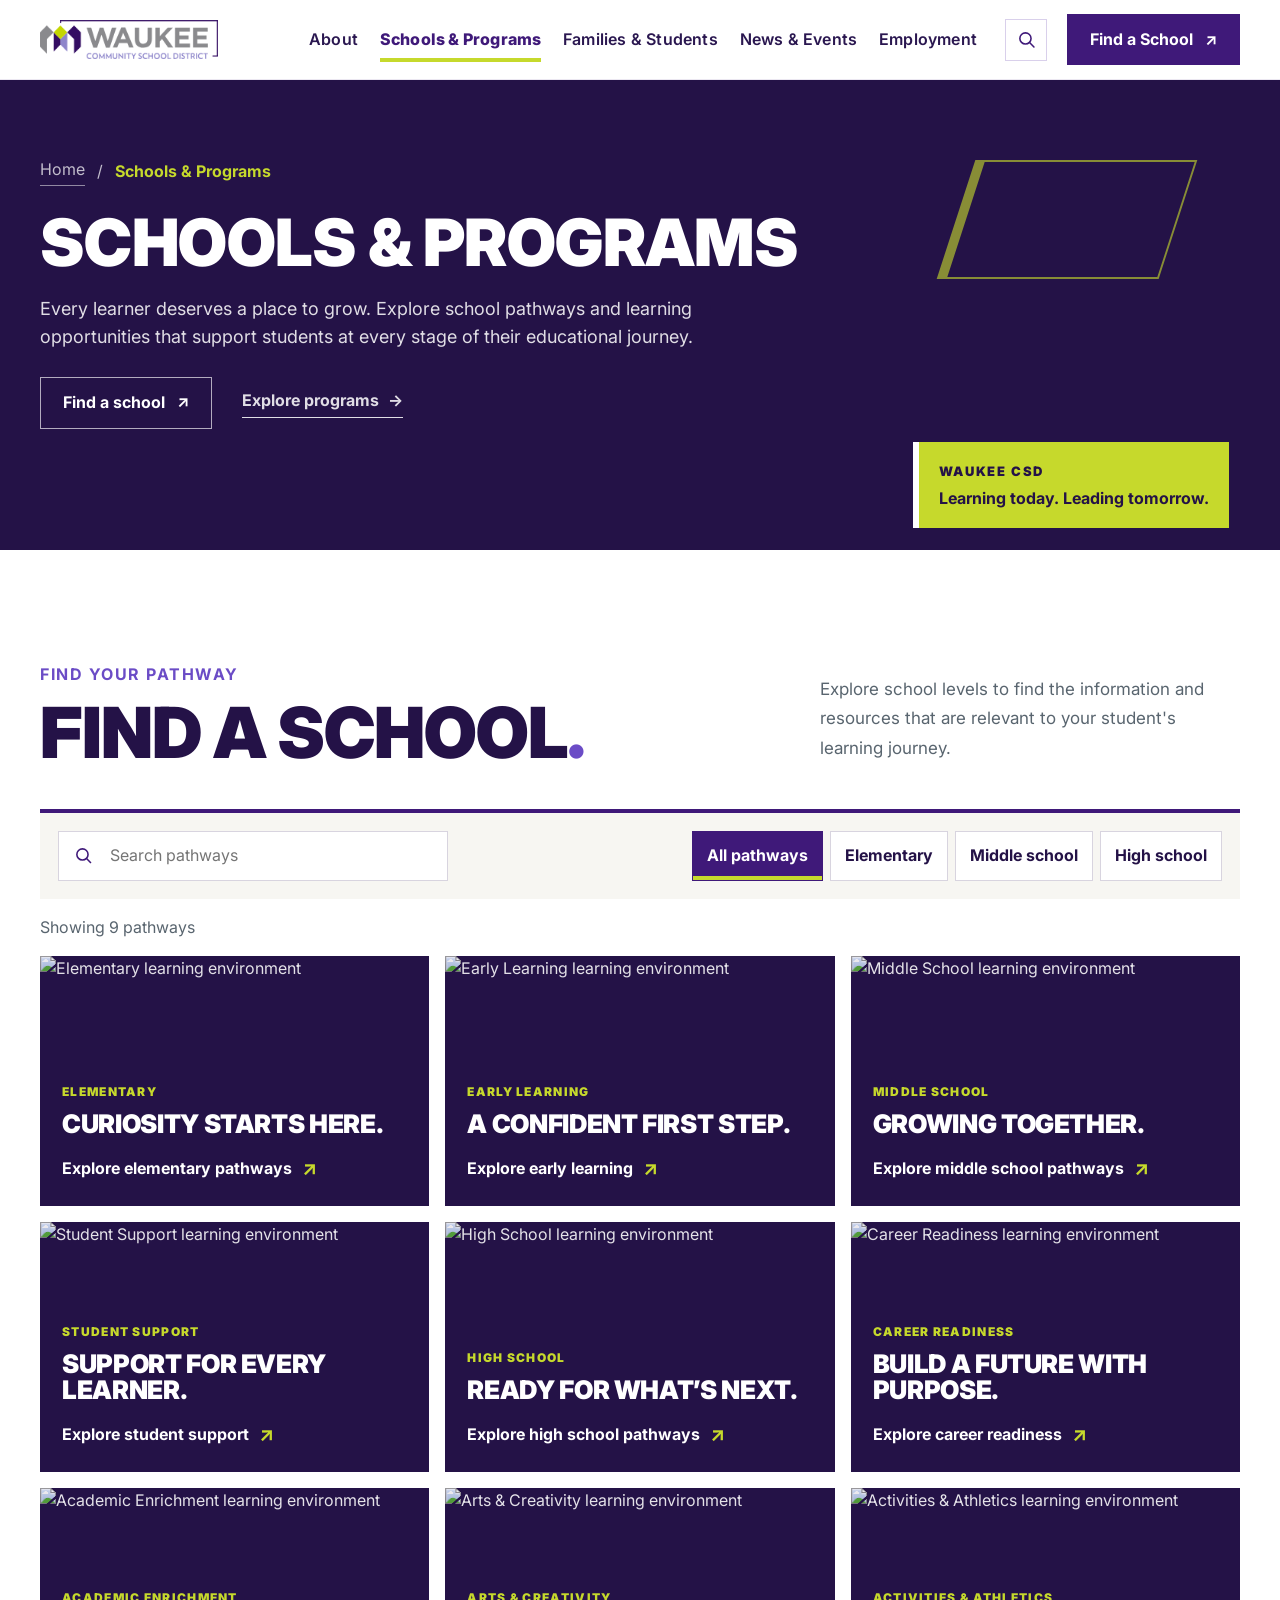
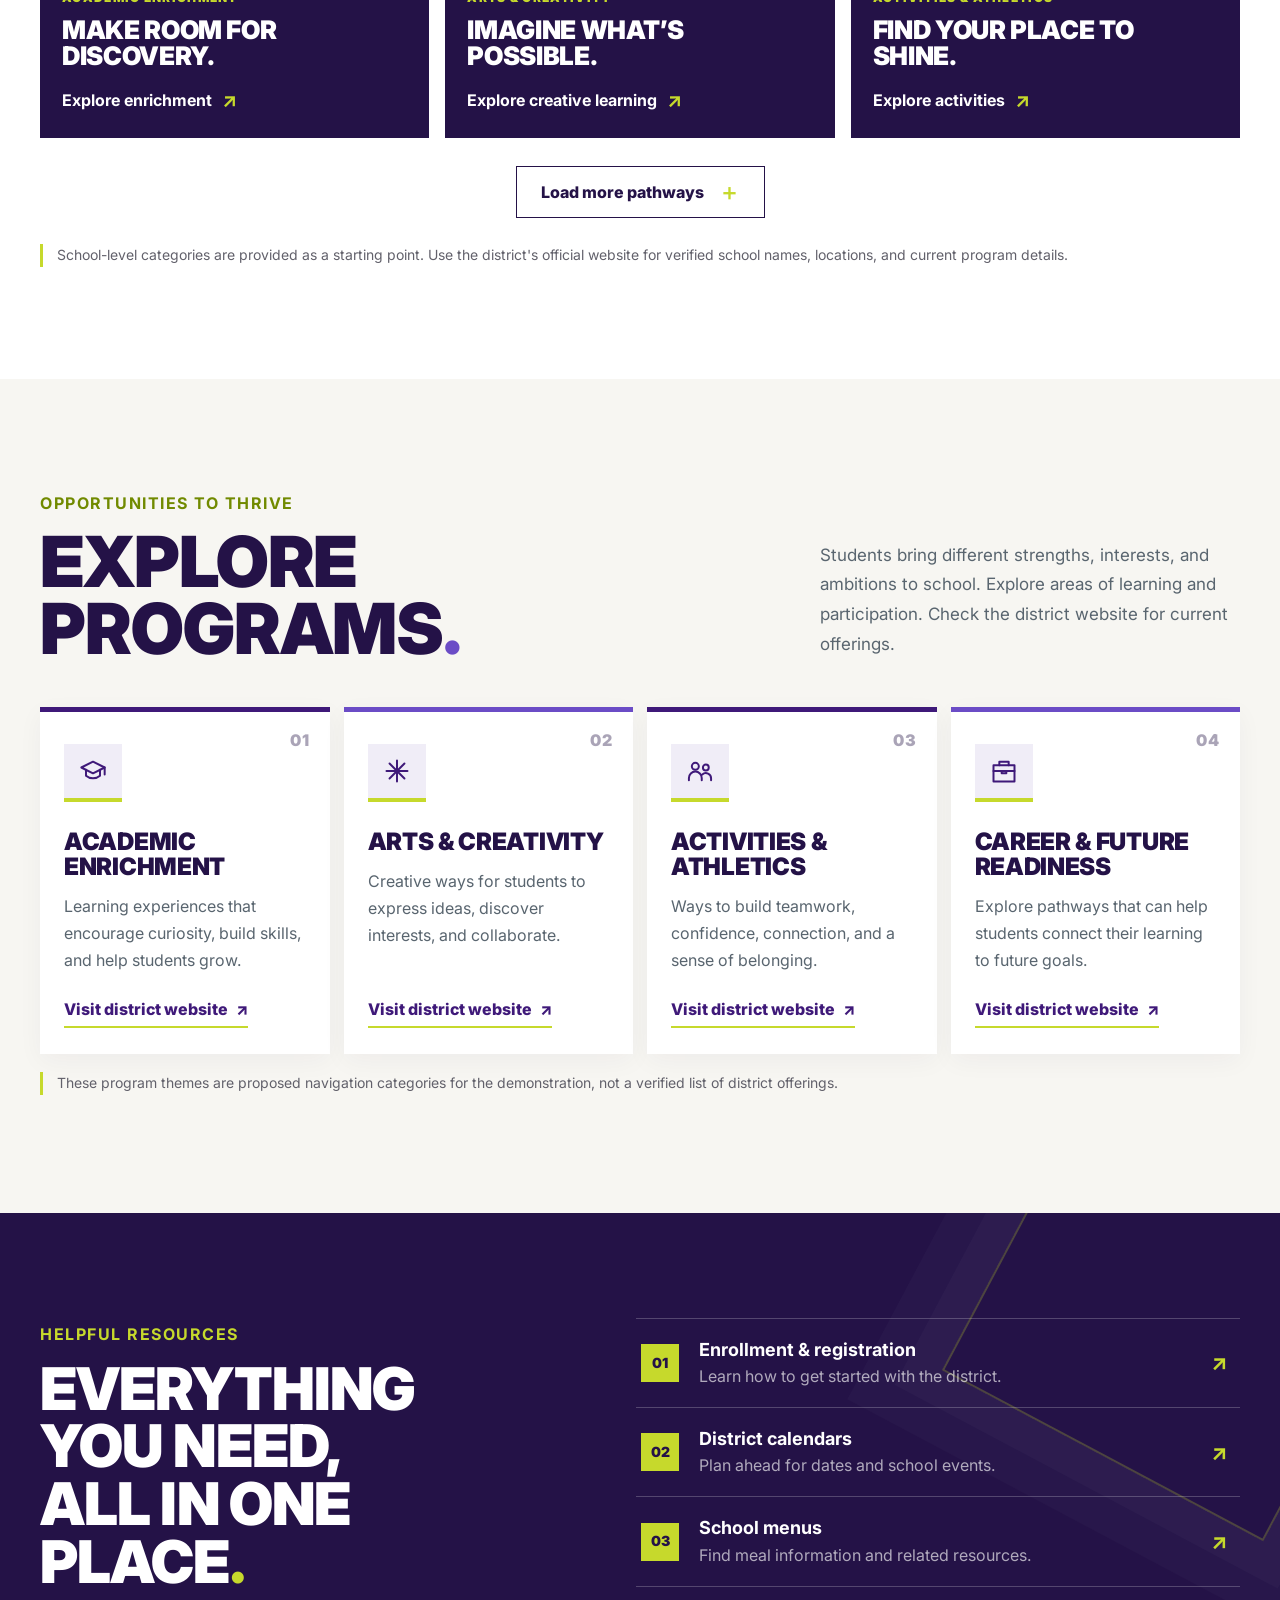
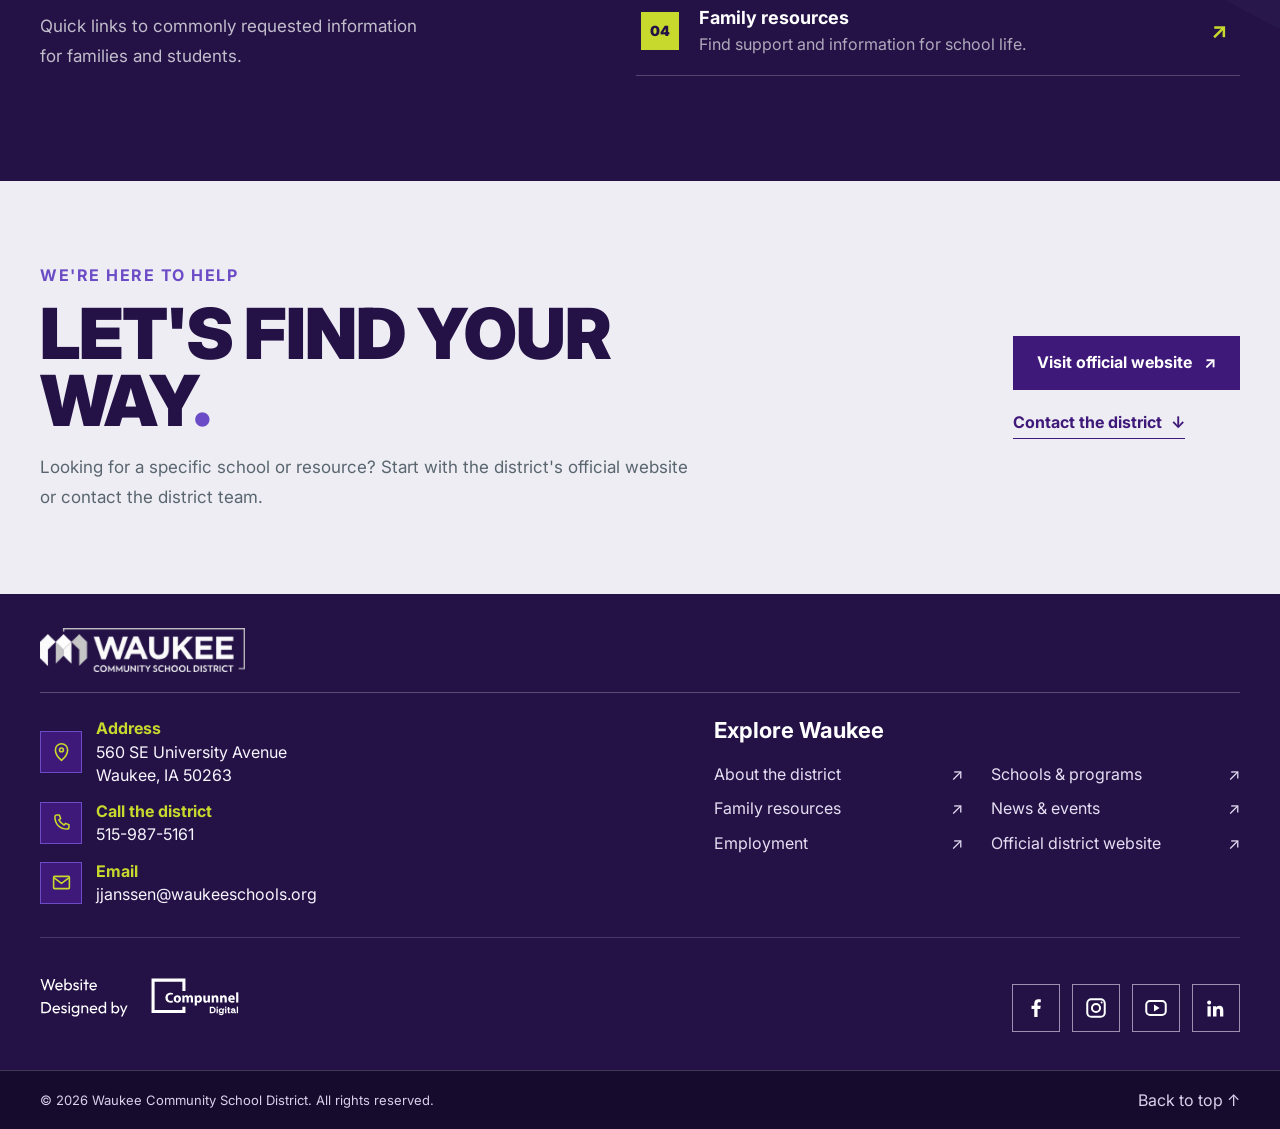
==== commit aba57894: "Add files via upload" ====
--- a/schools-programs.html
+++ b/schools-programs.html
@@ -37,7 +37,7 @@
         <nav class="breadcrumbs" aria-label="Breadcrumb"><a href="index.html">Home</a><span aria-hidden="true">/</span><span aria-current="page">Schools &amp; Programs</span></nav>
         <h1>Schools &amp; Programs</h1>
         <p class="sp-hero-copy">Every learner deserves a place to grow. Explore school pathways and learning opportunities that support students at every stage of their educational journey.</p>
-        <div class="hero-actions"><a class="btn btn-outline-light" href="#find-a-school">Find a school <span aria-hidden="true">↘</span></a><a class="text-link light-link" href="#explore-programs">Explore programs <span aria-hidden="true">→</span></a></div>
+        <div class="hero-actions"><a class="btn btn-outline-light" href="#find-a-school">Find a school <span aria-hidden="true">↗</span></a><a class="text-link light-link" href="#explore-programs">Explore programs <span aria-hidden="true">→</span></a></div>
       </div>
       <div class="sp-hero-note"><span>Waukee CSD</span><p>Learning today. Leading tomorrow.</p></div>
     </section>
@@ -46,7 +46,7 @@
       <div class="container">
         <div class="section-head reveal"><div><p class="eyebrow blue">Find your pathway</p><h2>Find a school<span class="dot">.</span></h2></div><p class="section-intro">Explore school levels to find the information and resources that are relevant to your student's learning journey.</p></div>
         <div class="sp-search-tools reveal">
-          <label class="sp-search-box"><span class="visually-hidden">Search school levels and categories</span><svg viewBox="0 0 24 24" aria-hidden="true"><circle cx="10.8" cy="10.8" r="6.4"></circle><path d="m15.5 15.5 5 5"></path></svg><input id="school-search" type="search" placeholder="Search school levels or categories" autocomplete="off"></label>
+          <label class="sp-search-box" aria-label="Search pathways"><svg viewBox="0 0 24 24" aria-hidden="true"><circle cx="10.8" cy="10.8" r="6.4"></circle><path d="m15.5 15.5 5 5"></path></svg><input id="school-search" type="search" aria-label="Search pathways" placeholder="Search pathways" autocomplete="off"></label>
           <div class="sp-filters" role="group" aria-label="Filter school categories"><button class="sp-filter is-active" type="button" data-filter="all" aria-pressed="true">All pathways</button><button class="sp-filter" type="button" data-filter="elementary" aria-pressed="false">Elementary</button><button class="sp-filter" type="button" data-filter="middle" aria-pressed="false">Middle school</button><button class="sp-filter" type="button" data-filter="high" aria-pressed="false">High school</button></div>
         </div>
         <p class="sp-results-count" id="school-results-count" aria-live="polite">Showing 9 pathways</p>
--- a/styles.css
+++ b/styles.css
@@ -535,3 +535,14 @@
 .schools-programs-page .sp-load-more:focus-visible{outline:3px solid var(--sp-lime);outline-offset:3px}
 .schools-programs-page .sp-load-more:disabled{opacity:.6;cursor:default}
 @media(prefers-reduced-motion:reduce){.schools-programs-page .sp-load-more{transition:none}}
+
+
+/* Latest requested refinements: keep hero abstract behind the Waukee CSD card. */
+.waukee-hero .hero-geometry { z-index: 1; }
+.waukee-hero .hero-note { z-index: 3; position: absolute; }
+.waukee-hero .hero-content { z-index: 2; }
+
+/* Schools & Programs: simplify search bar and keep its icon/input aligned. */
+.schools-programs-page .sp-search-box { gap: 14px; }
+.schools-programs-page .sp-search-box input { flex: 1; }
+.schools-programs-page .sp-hero .hero-actions .btn-outline-light span { display: inline-block; transform: translateY(-1px); }
